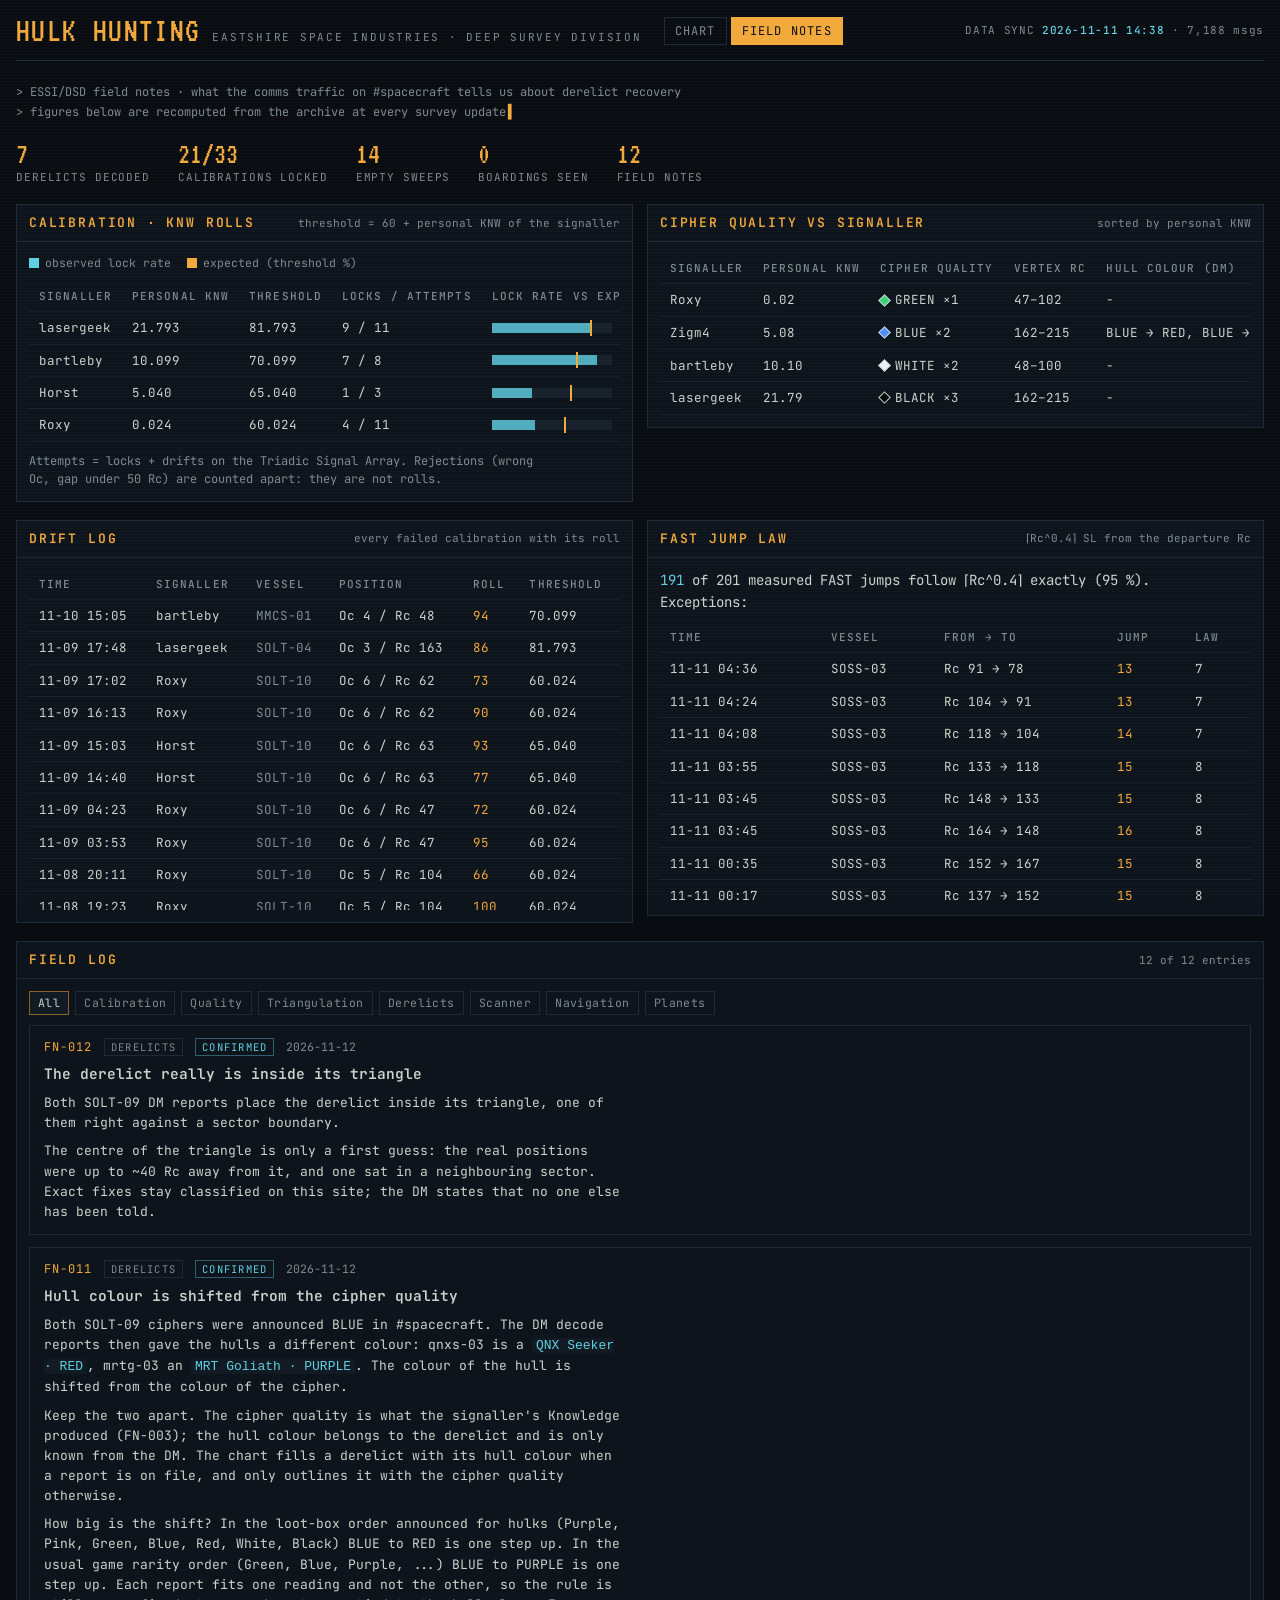
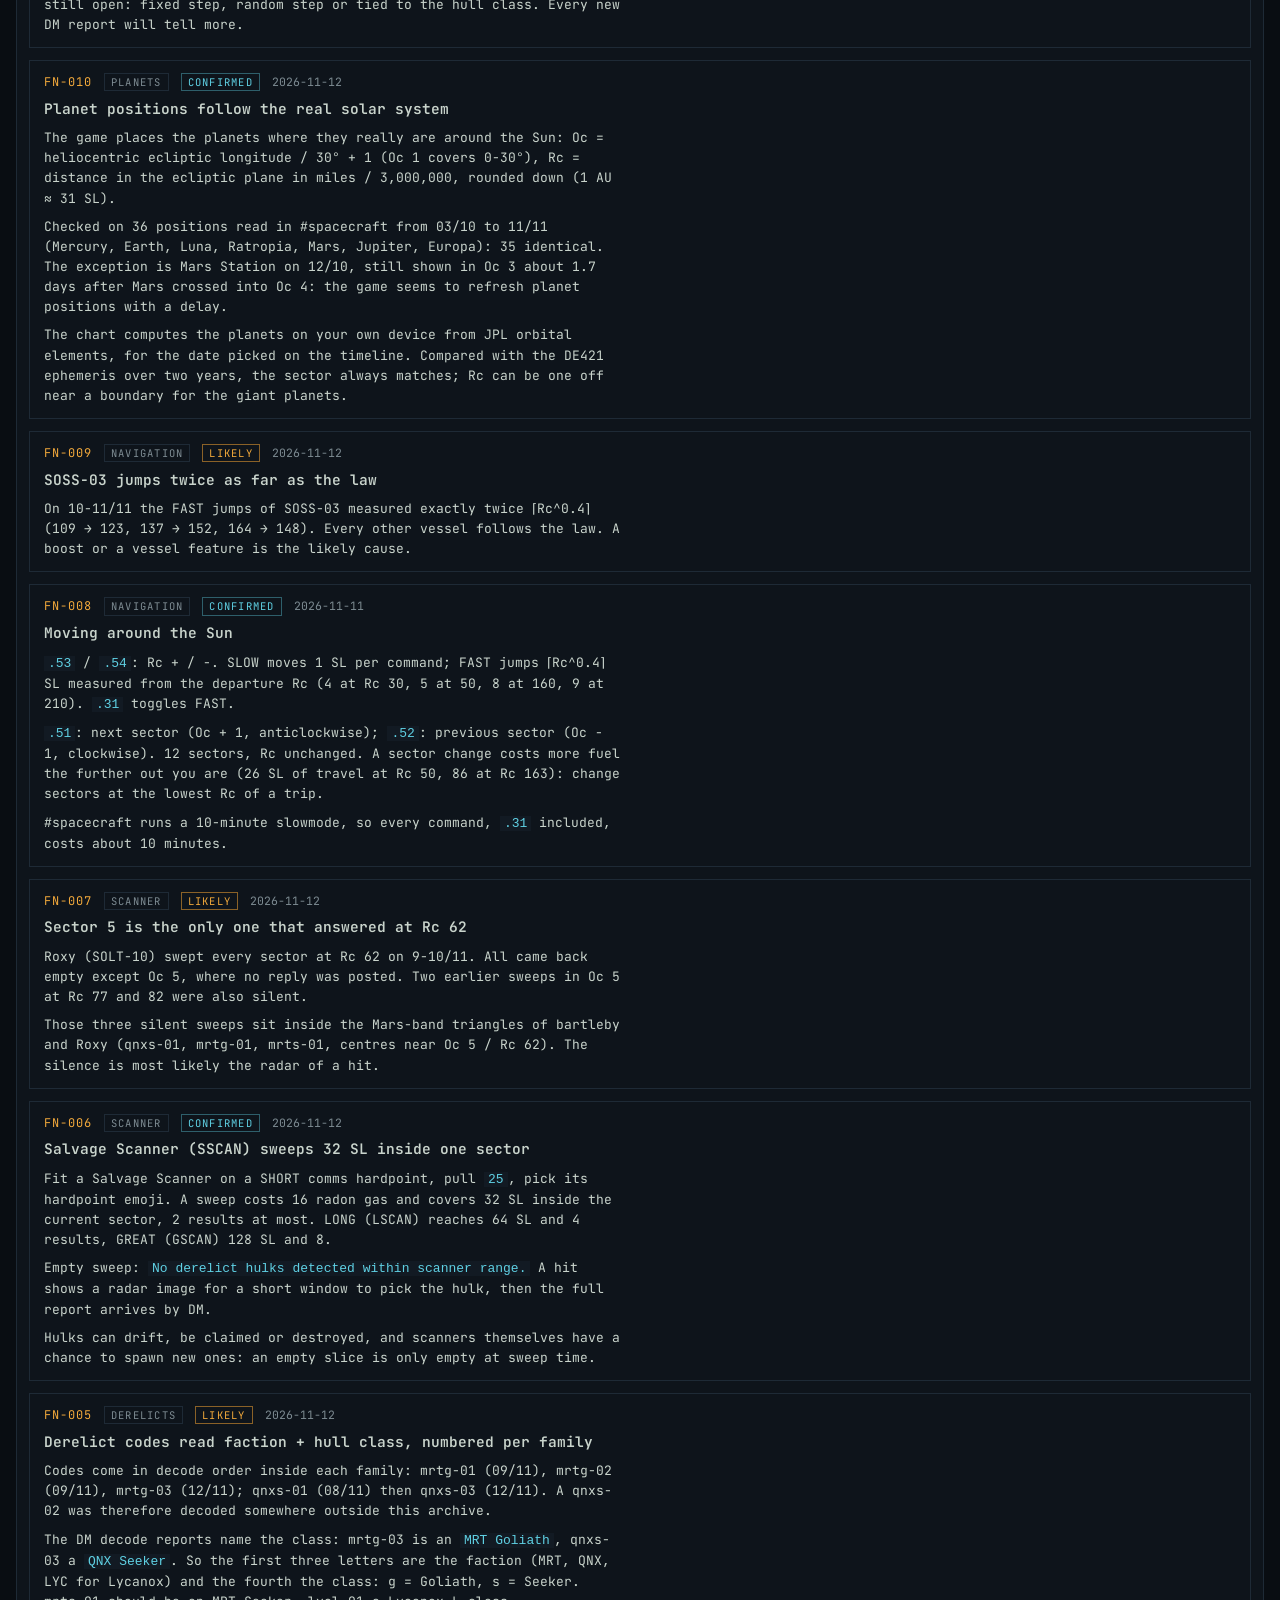
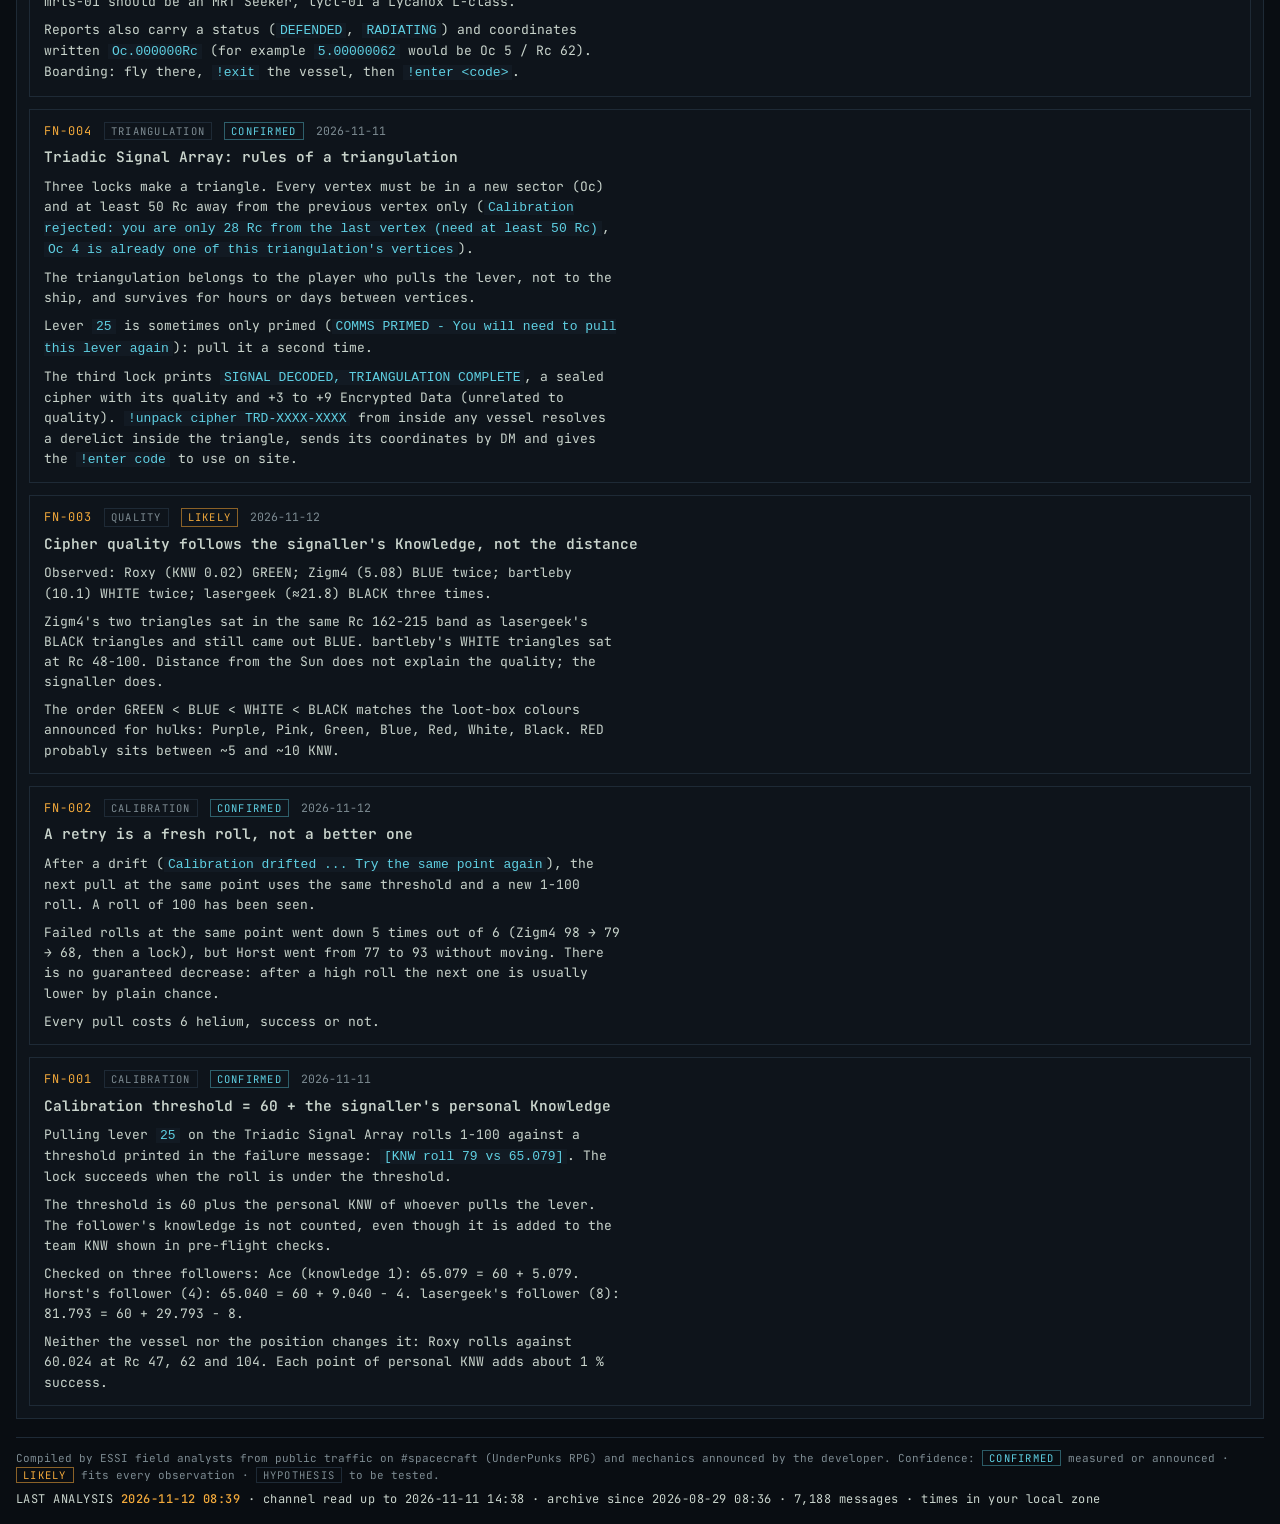
==== docs/notes.html @ 432b31e9 "ESSI Hulk Hunting: survey chart, field notes and build tool Interactive polar chart of derelicts, tr" ====
<!doctype html>
<html lang="en">
<head>
<meta charset="utf-8">
<meta name="viewport" content="width=device-width, initial-scale=1, viewport-fit=cover">
<title>ESSI Field Notes</title>
<meta name="description" content="EastShire Space Industries field notes: calibration rolls, cipher quality, scanner sweeps and navigation laws observed on #spacecraft.">
<link rel="icon" href="data:image/svg+xml,%3Csvg xmlns='http://www.w3.org/2000/svg' viewBox='0 0 16 16'%3E%3Crect width='16' height='16' fill='%23090d12'/%3E%3Cpath d='M8 2 L14 8 L8 14 L2 8 Z' fill='none' stroke='%23f2a93b' stroke-width='1.6'/%3E%3C/svg%3E">
<link rel="preconnect" href="https://fonts.googleapis.com">
<link rel="preconnect" href="https://fonts.gstatic.com" crossorigin>
<link rel="stylesheet" href="https://fonts.googleapis.com/css2?family=JetBrains+Mono:wght@400;500;600&family=VT323&display=swap">
<link rel="stylesheet" href="assets/essi.css">
<style>
.grid2 { display: grid; grid-template-columns: repeat(auto-fit, minmax(min(100%, 520px), 1fr)); gap: 14px; align-items: start; }
.bar { position: relative; height: 10px; background: var(--grid); min-width: 120px; }
.bar .exp { position: absolute; top: -3px; bottom: -3px; width: 2px; background: var(--amber); }
.bar .obs { position: absolute; left: 0; top: 0; bottom: 0; background: var(--cyan); opacity: 0.8; }
.legend-inline { font-size: 11.5px; color: var(--dim); display: flex; gap: 16px; flex-wrap: wrap; }
.legend-inline i { display: inline-block; width: 10px; height: 10px; margin-right: 6px; vertical-align: -1px; }
.notes { display: grid; gap: 12px; }
.note { border: 1px solid var(--line); background: var(--pane); padding: 12px 14px; display: grid; gap: 8px; }
.note .head { display: flex; flex-wrap: wrap; gap: 6px 12px; align-items: baseline; }
.note .id { color: var(--amber); font-size: 12px; letter-spacing: 0.08em; }
.note .date { color: var(--dim); font-size: 11.5px; }
.note h3 { font-size: 14.5px; flex-basis: 100%; }
.note p { font-size: 13px; }
.note code, .pane code { color: var(--cyan); background: var(--pane-2); padding: 0 4px; }
.notefilter { display: flex; flex-wrap: wrap; gap: 6px; }
.kpis { display: flex; flex-wrap: wrap; gap: 10px 28px; }
.kpi { display: grid; }
.kpi b { font-family: var(--font-display); font-size: 30px; line-height: 1; color: var(--amber); font-weight: 400; }
.kpi span { font-size: 11px; color: var(--dim); letter-spacing: 0.08em; text-transform: uppercase; }
</style>
</head>
<body>
<div class="page">
  <div class="topbar">
    <div class="brand"><span class="logo">HULK HUNTING</span><span class="div">EastShire Space Industries · Deep Survey Division</span></div>
    <nav aria-label="Pages"><a href="index.html">Chart</a><a href="notes.html" aria-current="page">Field notes</a></nav>
    <div class="sync" id="sync">DATA SYNC …</div>
  </div>

  <div class="boot">
    <div>&gt; ESSI/DSD field notes · what the comms traffic on #spacecraft tells us about derelict recovery</div>
    <div>&gt; figures below are recomputed from the archive at every survey update<span class="cursor"></span></div>
  </div>

  <div class="kpis" id="kpis"></div>

  <div class="grid2">
    <section class="pane" aria-label="Calibration rolls">
      <header><h2>Calibration · KNW rolls</h2><span class="meta">threshold = 60 + personal KNW of the signaller</span></header>
      <div class="body">
        <div class="legend-inline"><span><i style="background:var(--cyan)"></i>observed lock rate</span><span><i style="background:var(--amber)"></i>expected (threshold %)</span></div>
        <div class="tablebox"><table id="calib"></table></div>
        <p class="dim" style="font-size:12px">Attempts = locks + drifts on the Triadic Signal Array. Rejections (wrong Oc, gap under 50 Rc) are counted apart: they are not rolls.</p>
      </div>
    </section>
    <section class="pane" aria-label="Cipher quality">
      <header><h2>Cipher quality vs signaller</h2><span class="meta">sorted by personal KNW</span></header>
      <div class="body"><div class="tablebox"><table id="quality"></table></div></div>
    </section>
  </div>

  <div class="grid2">
    <section class="pane" aria-label="Drift log">
      <header><h2>Drift log</h2><span class="meta">every failed calibration with its roll</span></header>
      <div class="body"><div class="tablebox" style="max-height:340px; overflow-y:auto"><table id="drifts"></table></div></div>
    </section>
    <section class="pane" aria-label="Navigation">
      <header><h2>Fast jump law</h2><span class="meta">⌈Rc^0.4⌉ SL from the departure Rc</span></header>
      <div class="body">
        <p id="jumps-summary"></p>
        <div class="tablebox" style="max-height:280px; overflow-y:auto"><table id="jumps"></table></div>
      </div>
    </section>
  </div>

  <section class="pane" aria-label="Field log">
    <header><h2>Field log</h2><span class="meta" id="ncount"></span></header>
    <div class="body">
      <div class="notefilter" id="nf"></div>
      <div class="notes" id="notes"></div>
    </div>
  </section>

  <footer class="foot">
    <div>Compiled by ESSI field analysts from public traffic on #spacecraft (UnderPunks RPG) and mechanics announced by the developer. Confidence: <span class="tag confirmed">confirmed</span> measured or announced · <span class="tag likely">likely</span> fits every observation · <span class="tag hypothesis">hypothesis</span> to be tested.</div>
    <div class="analysis" id="analysis"></div>
  </footer>
</div>
<script src="assets/survey.js"></script>
<script src="assets/notes.js"></script>
</body>
</html>
---- docs/assets/essi.css ----
/* ESSI Deep Survey terminal: shared styles.
   Layout: one dark CRT console. Top bar (division + nav + sync stamp), then each page's panes.
   Single theme by choice (terminal), colors as tokens. */
:root {
  --bg: #090d12;
  --pane: #0e141b;
  --pane-2: #121a23;
  --line: #1e2a36;
  --grid: #16212c;
  --text: #c9d4cc;
  --dim: #7d8b92;
  --amber: #f2a93b;
  --amber-dim: #8a6127;
  --cyan: #5fd0e3;
  --red: #ff6b5e;
  --empty: #7b8a99;
  --q-BLACK: #05070a;
  --q-WHITE: #eef3f7;
  --q-BLUE: #4f8dff;
  --q-GREEN: #3ccf7a;
  --q-RED: #ff5d5d;
  --q-PINK: #ff7fd8;
  --q-PURPLE: #ad84ff;
  --q-UNKNOWN: #7d8b92;
  --t-BLACK: #dfe6ff;
  --font-display: "VT323", "JetBrains Mono", ui-monospace, Menlo, monospace;
  --font-mono: "JetBrains Mono", "IBM Plex Mono", ui-monospace, Menlo, Consolas, monospace;
  color-scheme: dark;
}
* { box-sizing: border-box; }
html, body { margin: 0; }
body {
  background: var(--bg); color: var(--text); font-family: var(--font-mono); font-size: 14px; line-height: 1.55;
  padding-left: max(16px, env(safe-area-inset-left, 0px)); padding-right: max(16px, env(safe-area-inset-right, 0px));
  padding-block: 0 40px;
  font-variant-numeric: tabular-nums;
}
body::before { content: ""; position: fixed; inset: 0 0 auto; height: env(safe-area-inset-top, 0px); z-index: 30; background: var(--bg); }
body::after {               /* faint scanlines */
  content: ""; position: fixed; inset: 0; pointer-events: none; z-index: 50;
  background: repeating-linear-gradient(to bottom, rgba(255,255,255,0.018) 0 1px, transparent 1px 3px);
}
a { color: var(--cyan); text-decoration: none; }
a:hover { text-decoration: underline; }
:focus-visible { outline: 1px solid var(--amber); outline-offset: 2px; }
h1, h2, h3 { margin: 0; font-weight: 600; text-wrap: balance; }
h2 { font-size: 13px; letter-spacing: 0.14em; text-transform: uppercase; color: var(--amber); }
h3 { font-size: 14px; color: var(--text); }
p { margin: 0; max-width: 72ch; }
.dim { color: var(--dim); }
.amber { color: var(--amber); }
.cyan { color: var(--cyan); }
.page { max-width: 1400px; margin: 0 auto; display: grid; gap: 18px; }

/* top bar */
.topbar {
  position: sticky; top: env(safe-area-inset-top, 0px); z-index: 20; background: var(--bg);
  display: flex; flex-wrap: wrap; align-items: center; gap: 10px 22px; padding-block: 14px 12px;
  border-bottom: 1px solid var(--line);
}
.brand { display: flex; align-items: baseline; gap: 12px; flex-wrap: wrap; }
.brand .logo { font-family: var(--font-display); font-size: 34px; line-height: 1; color: var(--amber); letter-spacing: 0.04em; }
.brand .div { font-size: 11px; letter-spacing: 0.16em; color: var(--dim); text-transform: uppercase; }
nav { display: flex; gap: 4px; }
nav a { padding: 4px 10px; border: 1px solid var(--line); color: var(--dim); font-size: 12px; letter-spacing: 0.1em; text-transform: uppercase; }
nav a[aria-current="page"] { color: var(--bg); background: var(--amber); border-color: var(--amber); }
nav a:hover { text-decoration: none; color: var(--text); }
.sync { margin-left: auto; font-size: 11px; color: var(--dim); letter-spacing: 0.06em; }
.sync b { color: var(--cyan); font-weight: 500; }
@media (max-width: 720px) { .sync { margin-left: 0; width: 100%; } .topbar { position: static; } .brand .logo { font-size: 28px; } }

/* boot log */
.boot { font-size: 12px; color: var(--dim); display: grid; gap: 1px; padding-top: 4px; }
.boot .ok { color: var(--cyan); }
.boot .warn { color: var(--amber); }
.cursor::after { content: "▌"; color: var(--amber); margin-left: 2px; }
@media (prefers-reduced-motion: no-preference) { .cursor::after { animation: blink 1.1s steps(1) infinite; } }
@keyframes blink { 50% { opacity: 0; } }

/* panes */
.pane { background: var(--pane); border: 1px solid var(--line); min-width: 0; }
.pane > header { display: flex; align-items: center; justify-content: space-between; gap: 10px; padding: 8px 12px; border-bottom: 1px solid var(--line); }
.pane > header .meta { font-size: 11px; color: var(--dim); }
.pane .body { padding: 12px; display: grid; gap: 10px; }

/* chips & buttons */
.chips { display: flex; flex-wrap: wrap; gap: 6px; }
.chip {
  font: inherit; font-size: 11.5px; letter-spacing: 0.04em; color: var(--dim); background: transparent;
  border: 1px solid var(--line); padding: 2px 8px; cursor: pointer; display: inline-flex; align-items: center; gap: 6px;
}
.chip[aria-pressed="true"] { color: var(--text); border-color: var(--amber-dim); background: var(--pane-2); }
.chip .sw { width: 9px; height: 9px; display: inline-block; border: 1px solid var(--text); }
.btn { font: inherit; font-size: 13px; color: var(--text); background: var(--pane-2); border: 1px solid var(--line); min-width: 30px; height: 30px; padding: 0 8px; cursor: pointer; }
.btn:hover { border-color: var(--amber-dim); color: var(--amber); }
.check { display: flex; align-items: center; gap: 8px; font-size: 12.5px; color: var(--text); cursor: pointer; }
.check input { accent-color: var(--amber); }

/* tables */
.tablebox { overflow-x: auto; }
table { border-collapse: collapse; width: 100%; font-size: 12.5px; }
th, td { text-align: left; padding: 6px 10px; border-bottom: 1px solid var(--grid); white-space: nowrap; vertical-align: top; }
th { color: var(--dim); font-weight: 500; font-size: 11px; letter-spacing: 0.1em; text-transform: uppercase; position: sticky; top: 0; background: var(--pane); }
tbody tr { cursor: pointer; }
tbody tr:hover { background: var(--pane-2); }
tbody tr.on { background: color-mix(in srgb, var(--amber) 12%, transparent); }
td.wrap { white-space: normal; min-width: 240px; }
.q { display: inline-flex; align-items: center; gap: 6px; }
.q i { width: 9px; height: 9px; display: inline-block; transform: rotate(45deg); border: 1px solid var(--text); }
.tag { font-size: 10.5px; letter-spacing: 0.12em; text-transform: uppercase; padding: 0 6px; border: 1px solid var(--line); color: var(--dim); }
.tag.confirmed { color: var(--cyan); border-color: color-mix(in srgb, var(--cyan) 40%, transparent); }
.tag.likely { color: var(--amber); border-color: var(--amber-dim); }
.tag.hypothesis { color: var(--dim); }

footer.foot { font-size: 11px; color: var(--dim); border-top: 1px solid var(--line); padding-top: 12px; display: grid; gap: 6px; }
footer .analysis { font-size: 12px; letter-spacing: 0.04em; color: var(--text); }
footer .analysis b { color: var(--amber); font-weight: 500; }
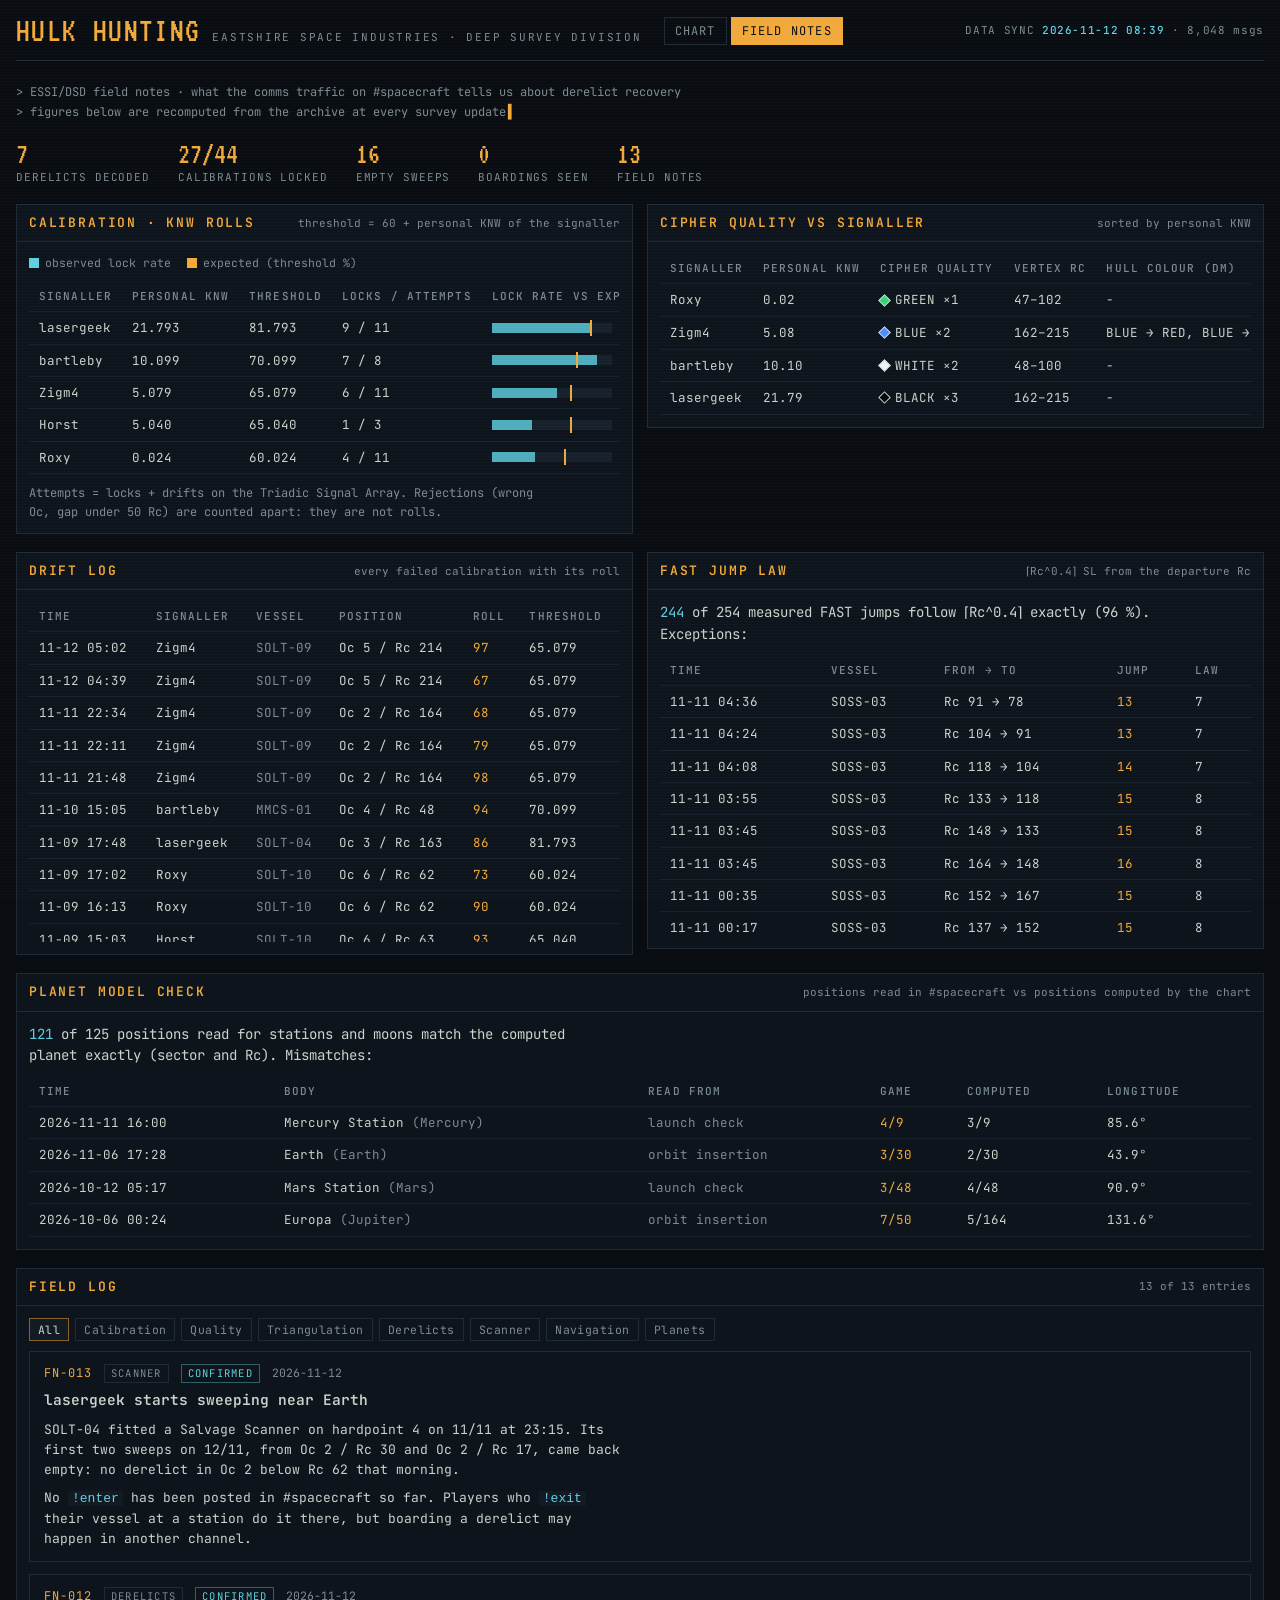
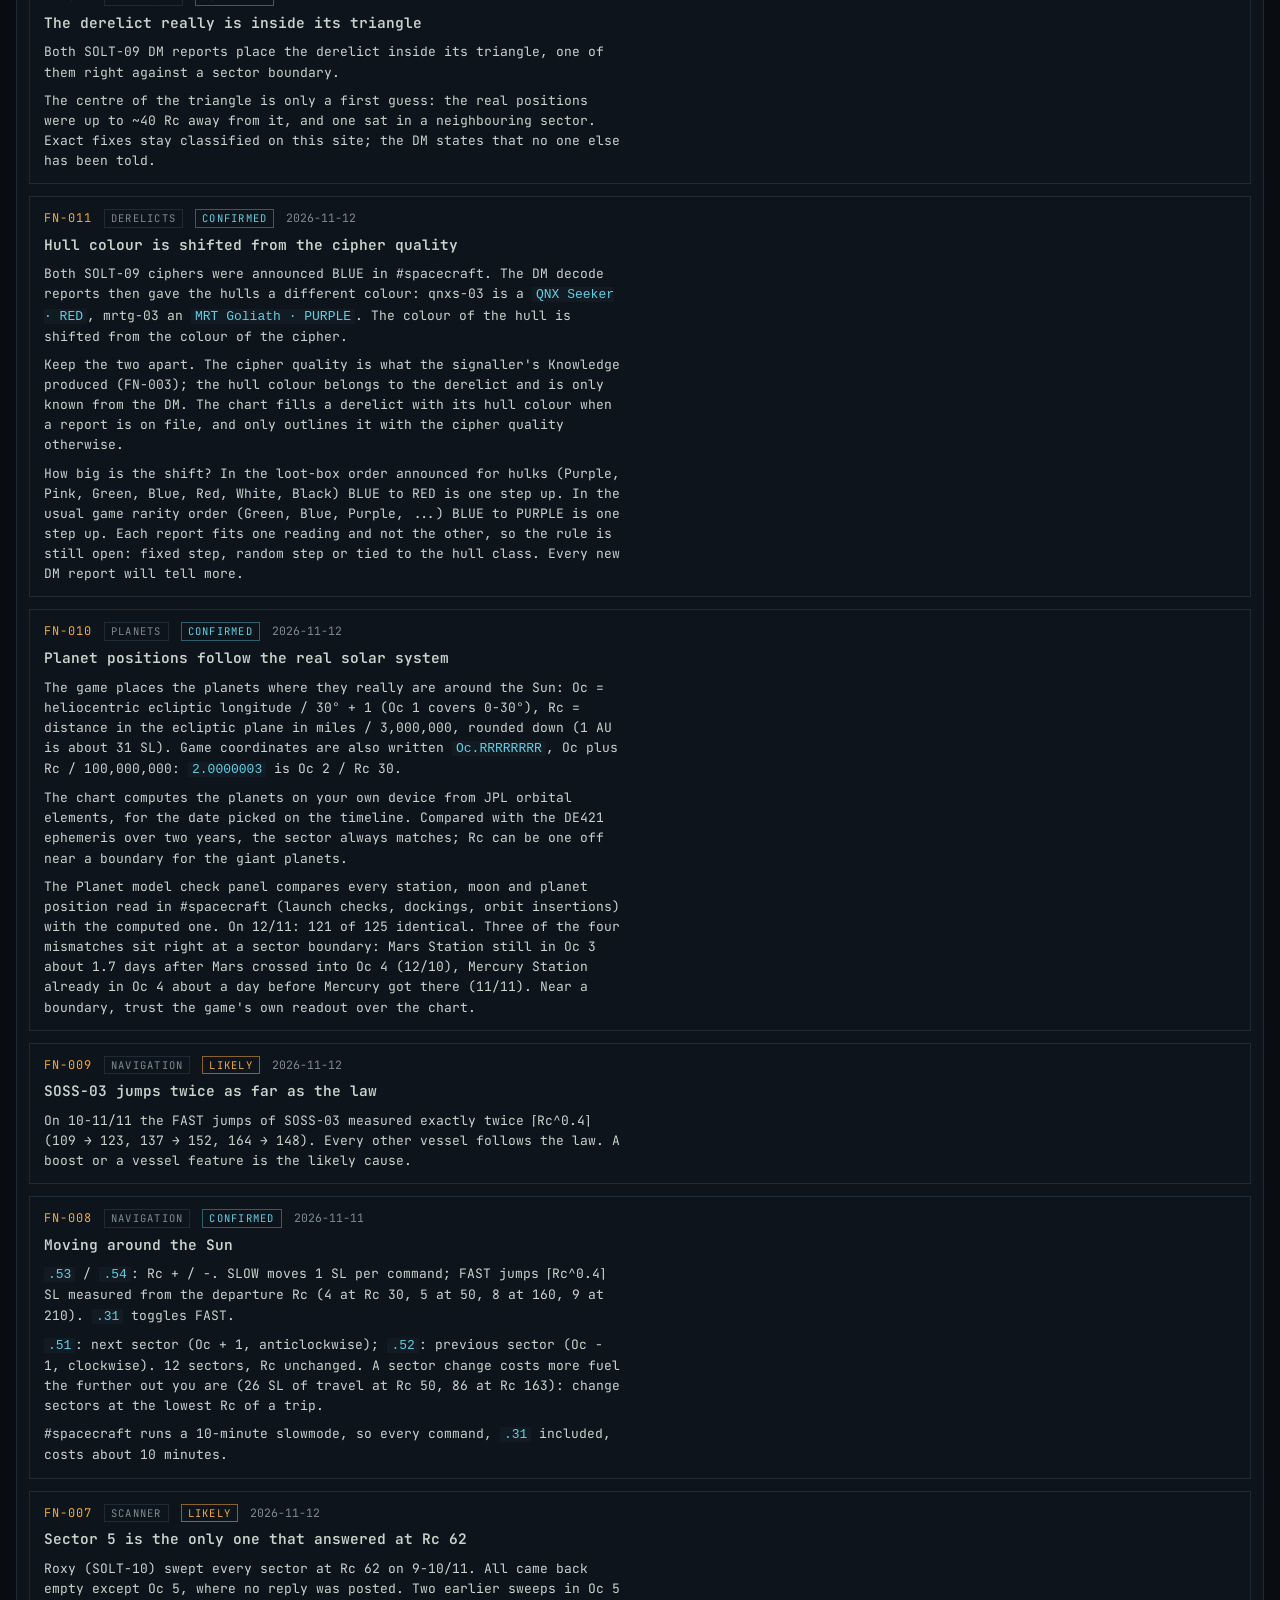
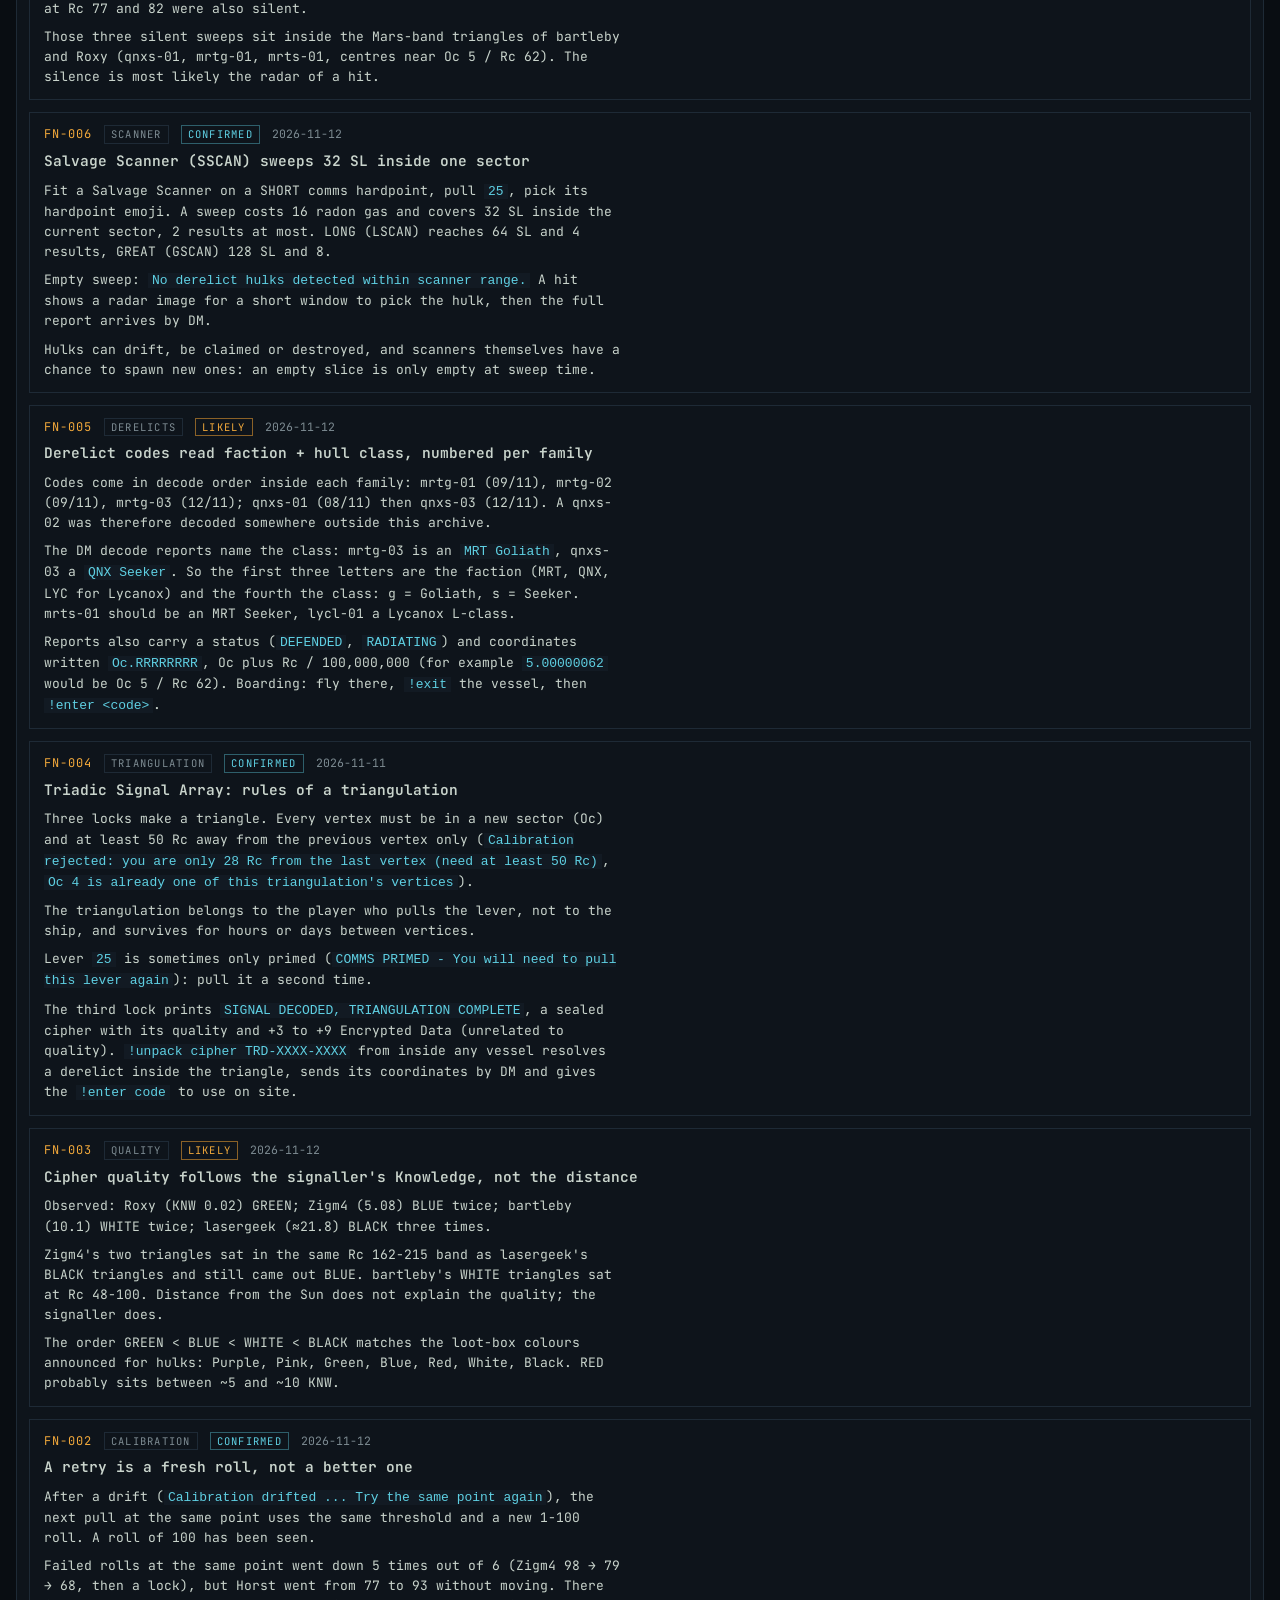
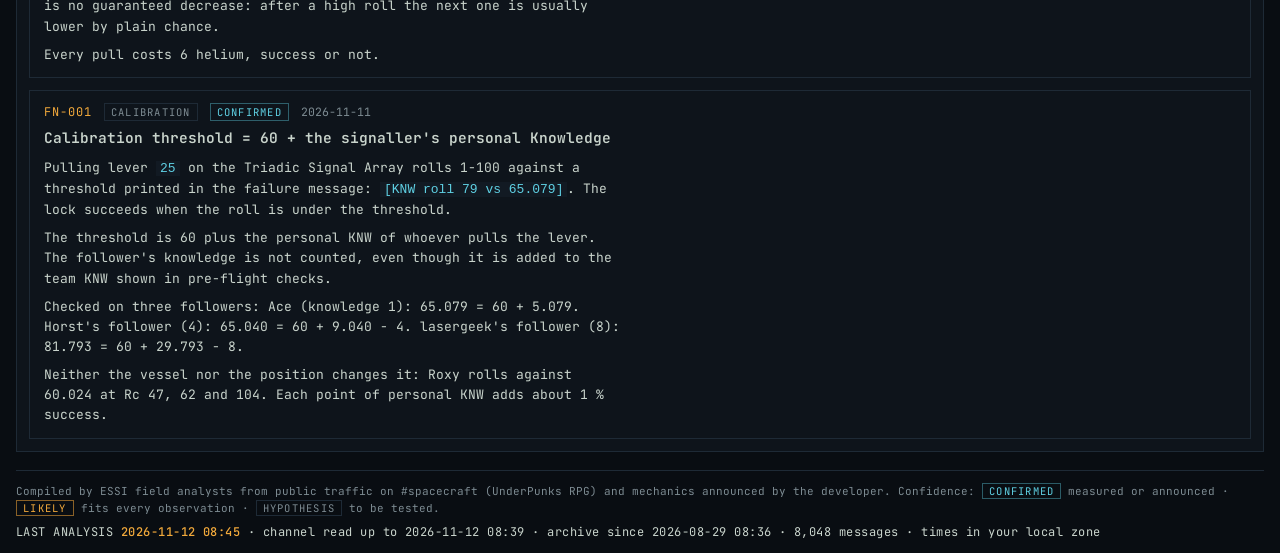
==== commit dc126d87: "Survey update: #spacecraft read up to 2026-11-12 09:39 860 new messages: Zigm4 calibrations and tria" ====
--- a/docs/notes.html
+++ b/docs/notes.html
@@ -76,6 +76,14 @@
     </section>
   </div>
 
+  <section class="pane" aria-label="Planet model check">
+    <header><h2>Planet model check</h2><span class="meta">positions read in #spacecraft vs positions computed by the chart</span></header>
+    <div class="body">
+      <p id="pm-summary"></p>
+      <div class="tablebox" style="max-height:260px; overflow-y:auto"><table id="pm"></table></div>
+    </div>
+  </section>
+
   <section class="pane" aria-label="Field log">
     <header><h2>Field log</h2><span class="meta" id="ncount"></span></header>
     <div class="body">
@@ -90,6 +98,7 @@
   </footer>
 </div>
 <script src="assets/survey.js"></script>
+<script src="assets/planets.js"></script>
 <script src="assets/notes.js"></script>
 </body>
 </html>
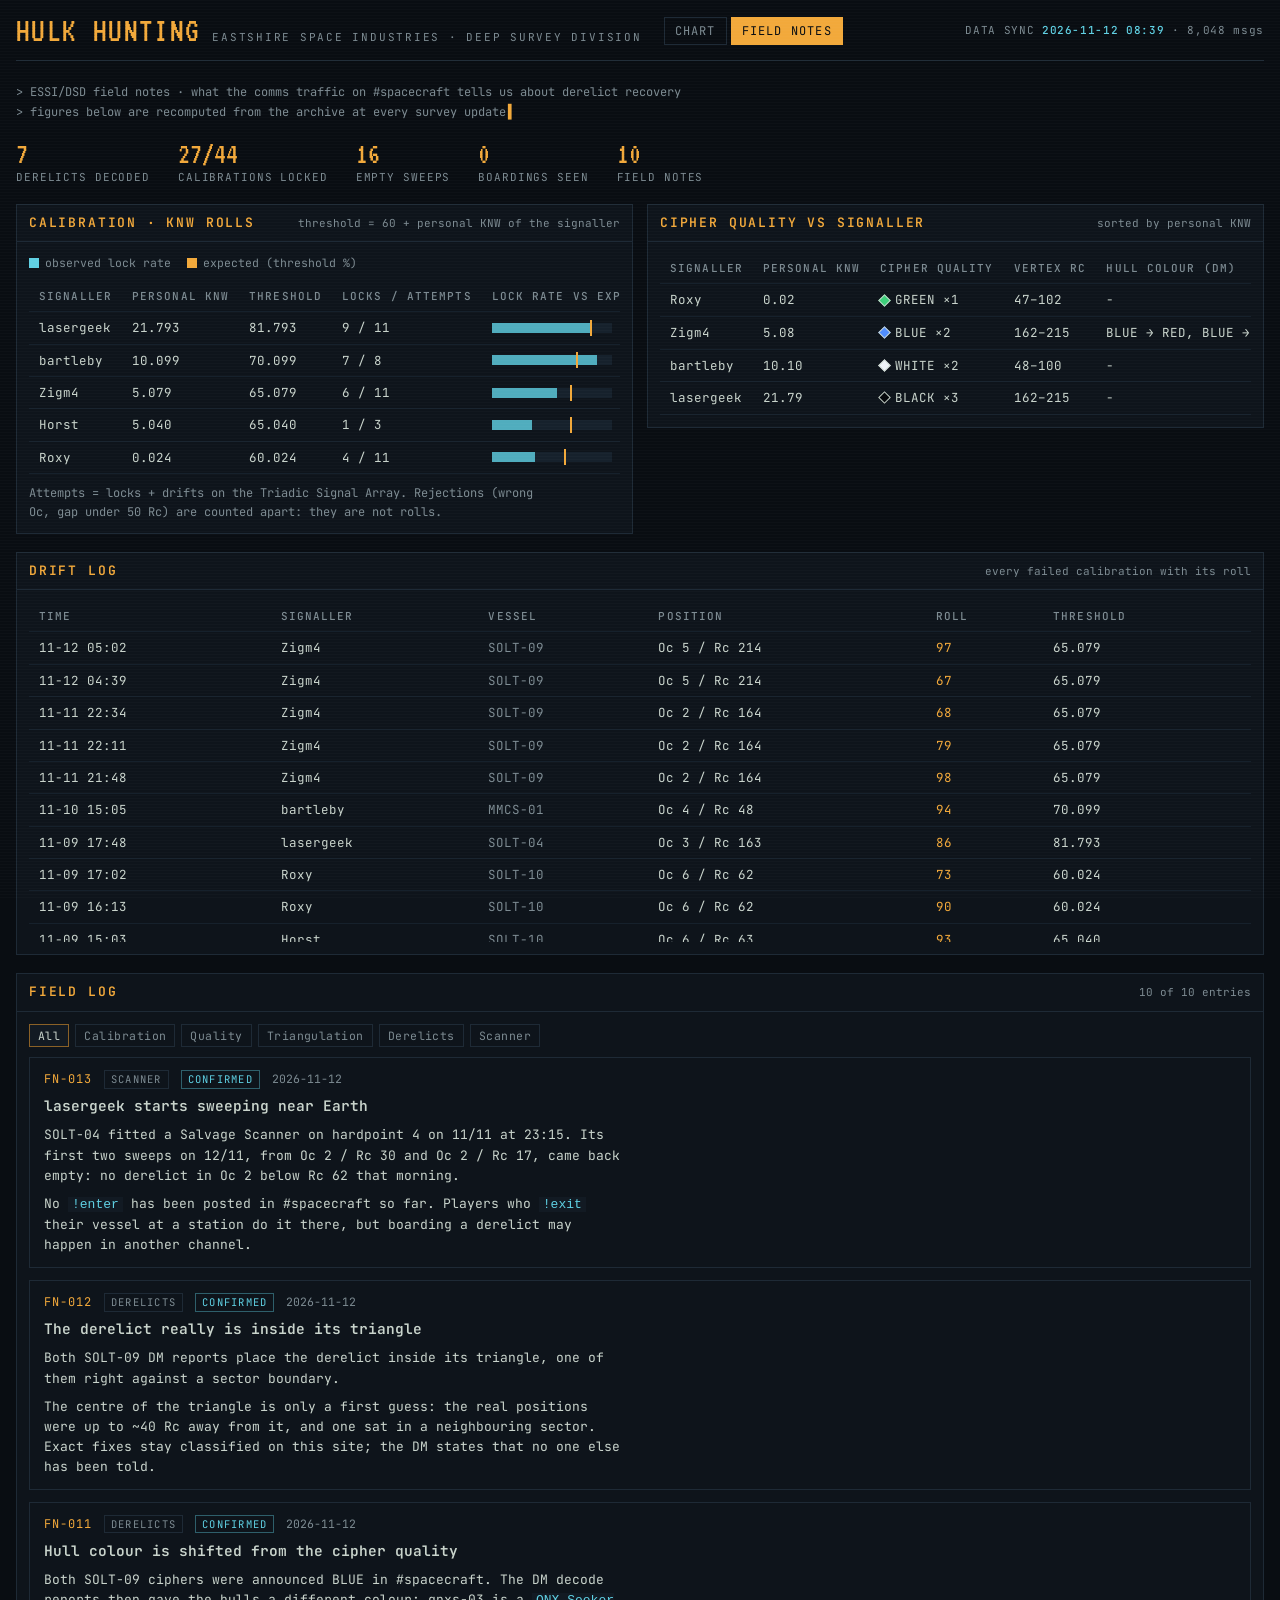
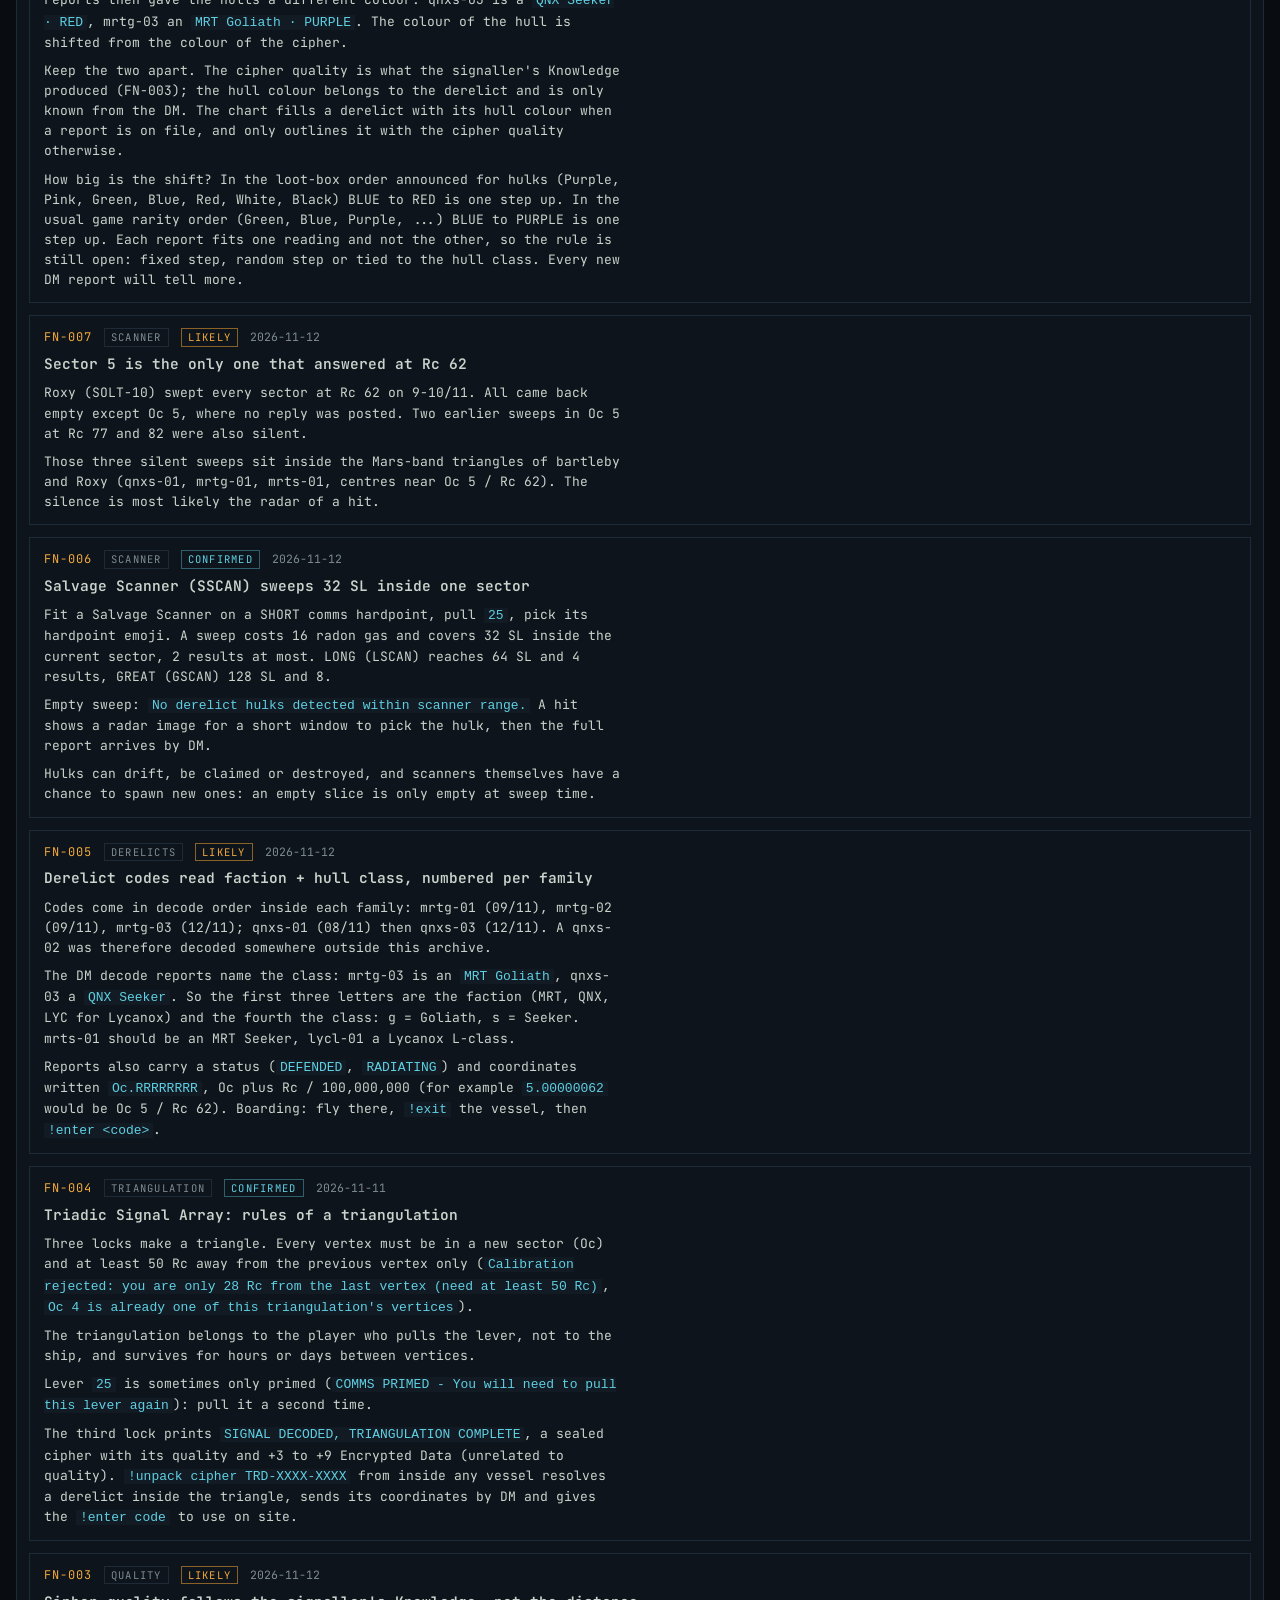
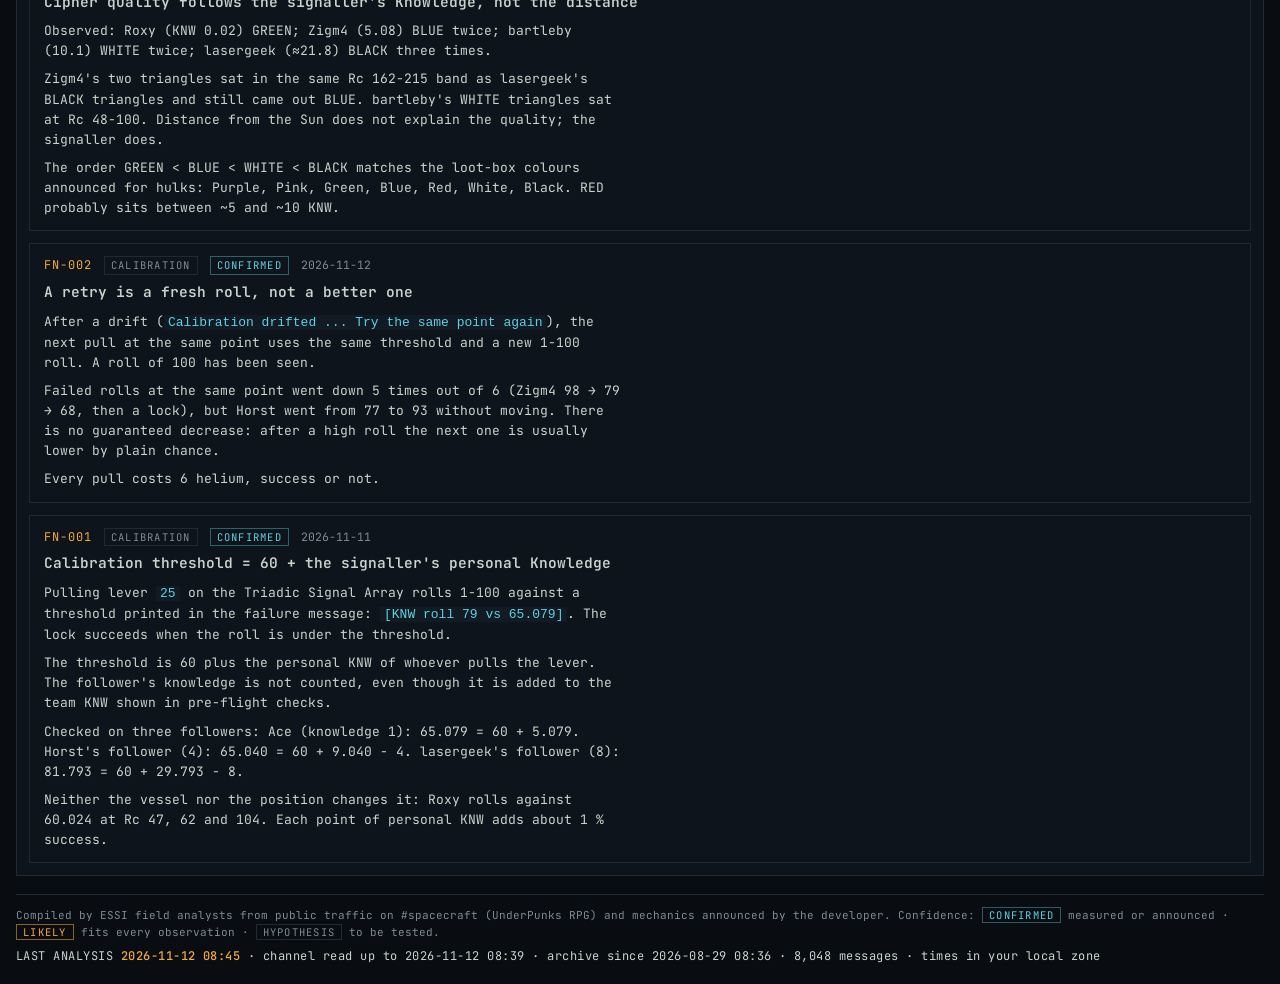
==== commit 7a1b8074: "Field notes: drop the fast jump, planet check, navigation and planet entries" ====
--- a/docs/notes.html
+++ b/docs/notes.html
@@ -62,26 +62,9 @@
     </section>
   </div>
 
-  <div class="grid2">
-    <section class="pane" aria-label="Drift log">
-      <header><h2>Drift log</h2><span class="meta">every failed calibration with its roll</span></header>
-      <div class="body"><div class="tablebox" style="max-height:340px; overflow-y:auto"><table id="drifts"></table></div></div>
-    </section>
-    <section class="pane" aria-label="Navigation">
-      <header><h2>Fast jump law</h2><span class="meta">⌈Rc^0.4⌉ SL from the departure Rc</span></header>
-      <div class="body">
-        <p id="jumps-summary"></p>
-        <div class="tablebox" style="max-height:280px; overflow-y:auto"><table id="jumps"></table></div>
-      </div>
-    </section>
-  </div>
-
-  <section class="pane" aria-label="Planet model check">
-    <header><h2>Planet model check</h2><span class="meta">positions read in #spacecraft vs positions computed by the chart</span></header>
-    <div class="body">
-      <p id="pm-summary"></p>
-      <div class="tablebox" style="max-height:260px; overflow-y:auto"><table id="pm"></table></div>
-    </div>
+  <section class="pane" aria-label="Drift log">
+    <header><h2>Drift log</h2><span class="meta">every failed calibration with its roll</span></header>
+    <div class="body"><div class="tablebox" style="max-height:340px; overflow-y:auto"><table id="drifts"></table></div></div>
   </section>
 
   <section class="pane" aria-label="Field log">
@@ -98,7 +81,6 @@
   </footer>
 </div>
 <script src="assets/survey.js"></script>
-<script src="assets/planets.js"></script>
 <script src="assets/notes.js"></script>
 </body>
 </html>
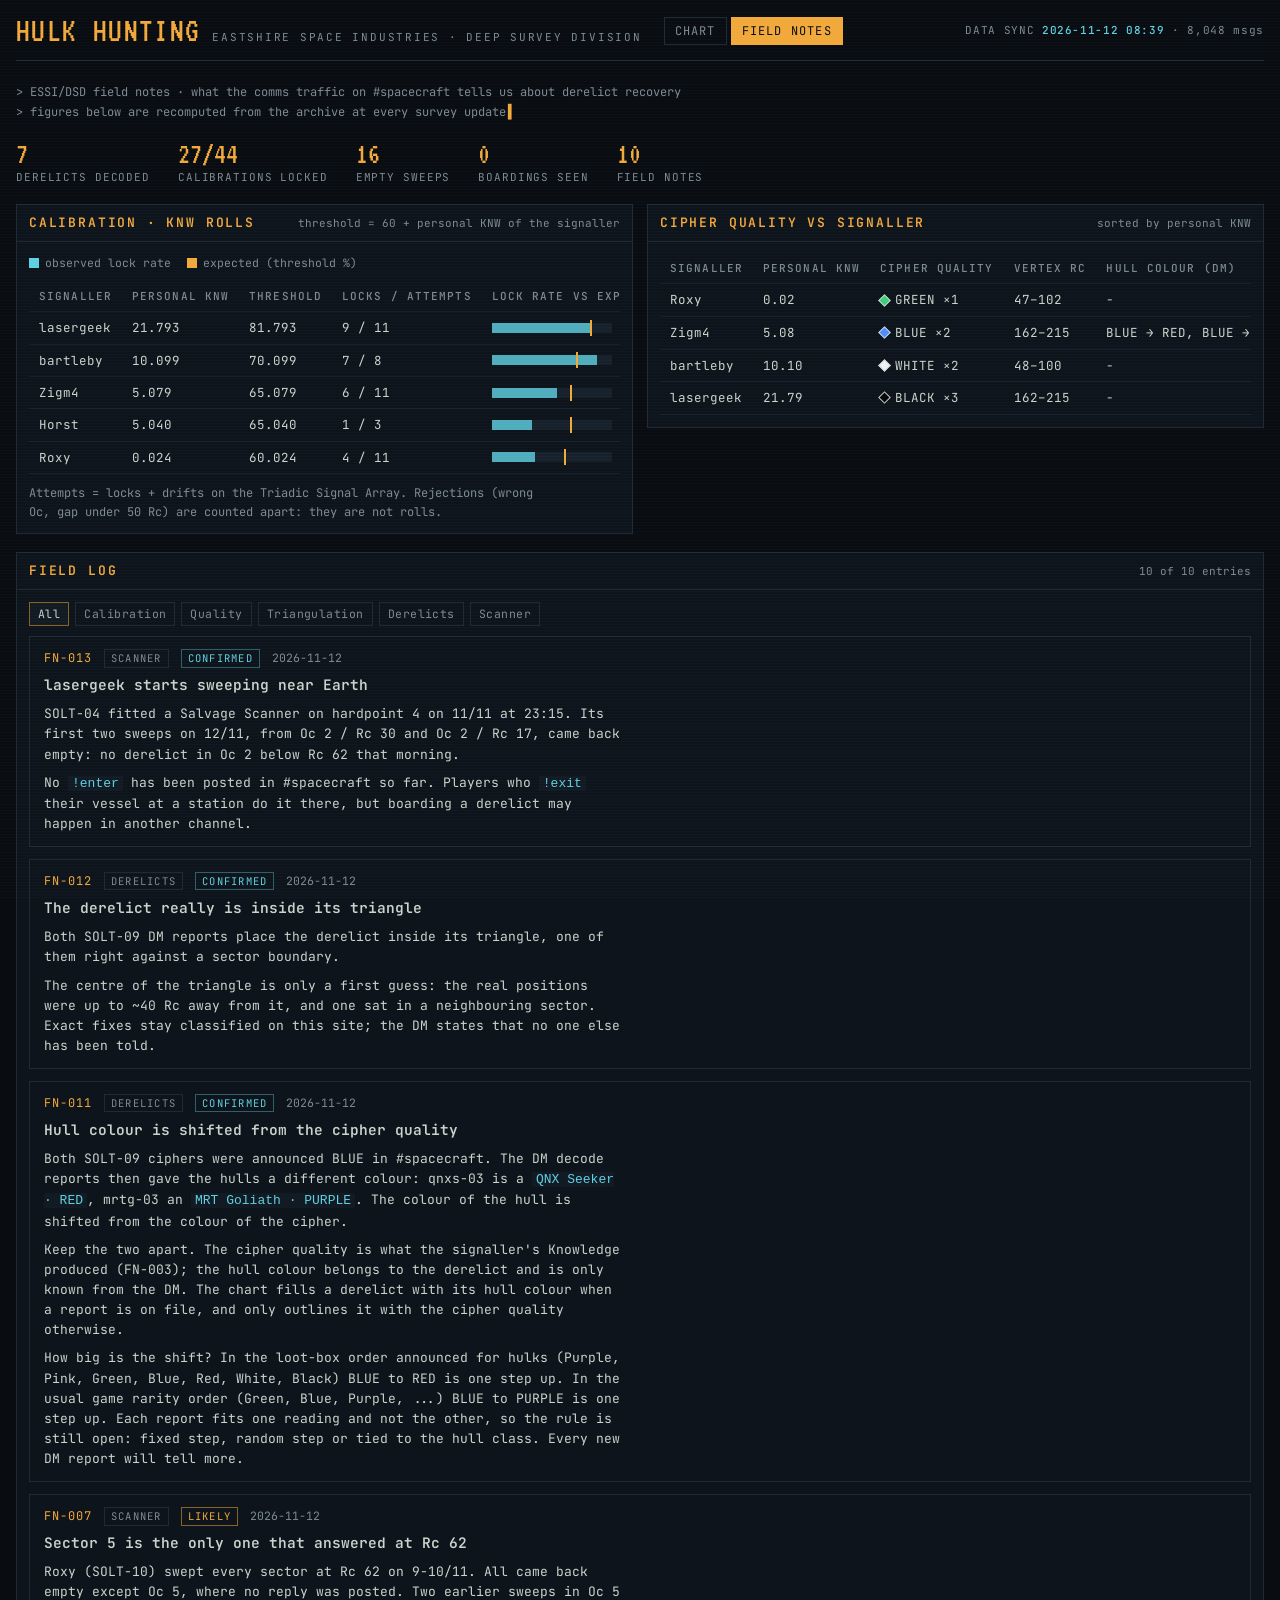
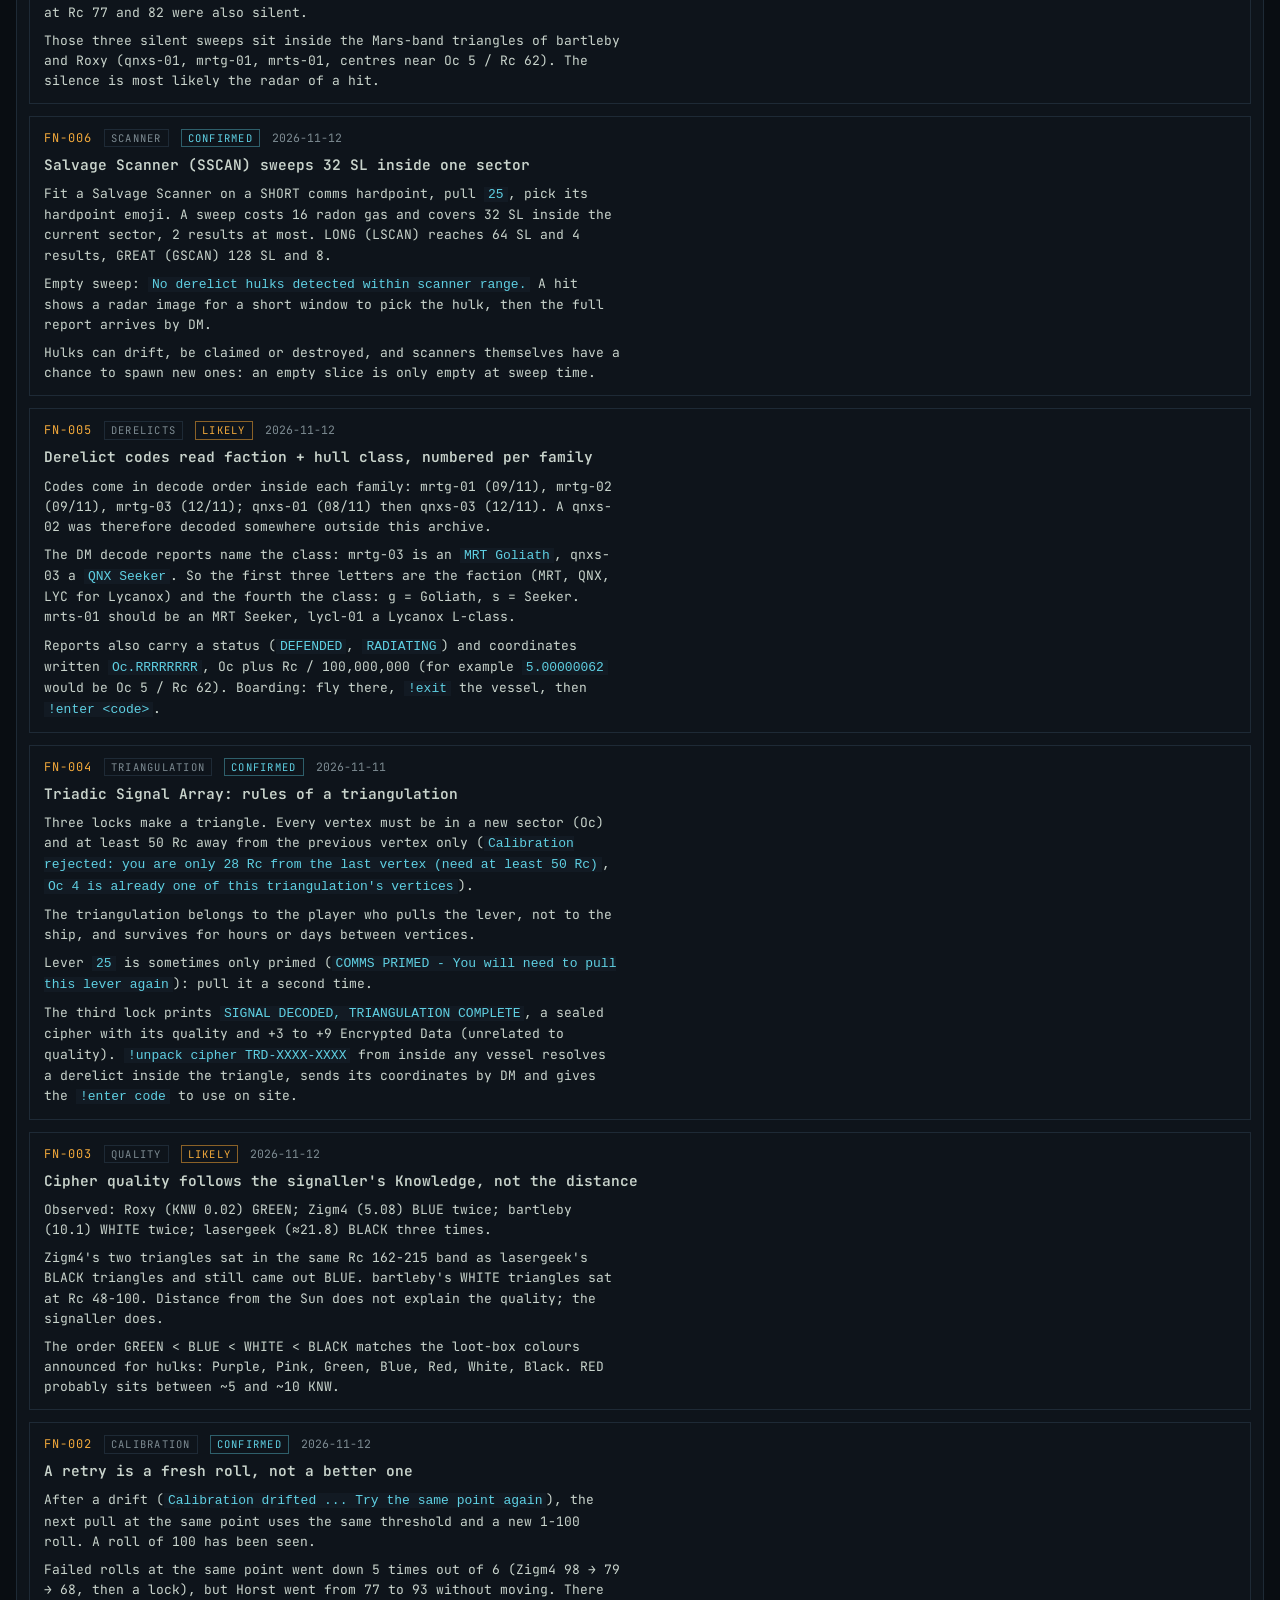
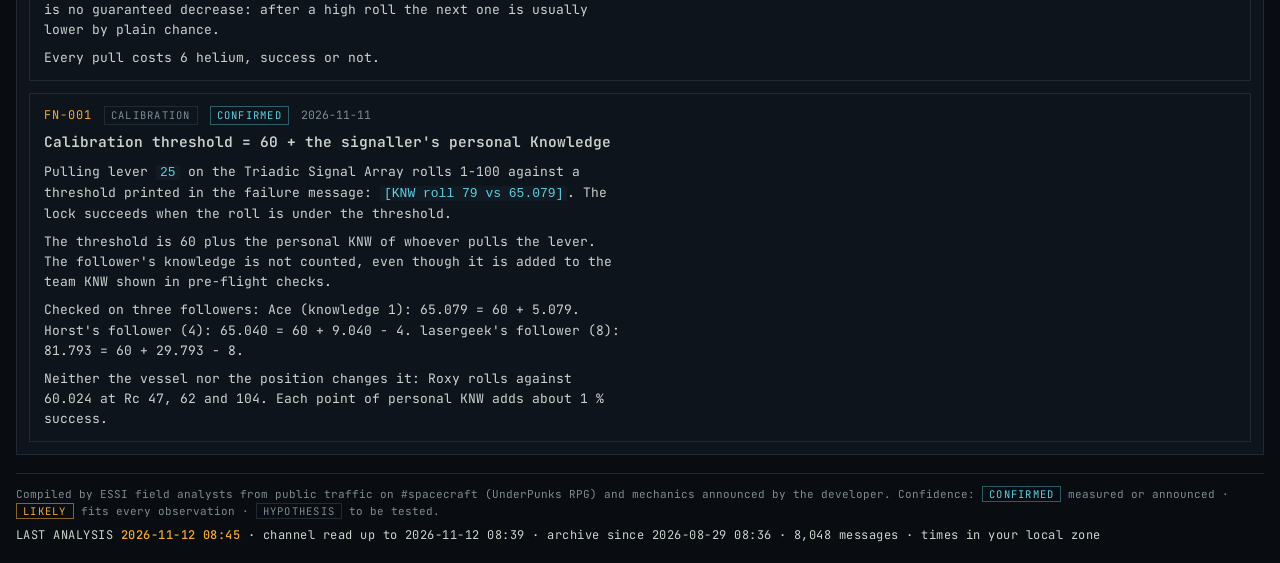
==== commit a6feec95: "Field notes: drop the drift log" ====
--- a/docs/notes.html
+++ b/docs/notes.html
@@ -62,11 +62,6 @@
     </section>
   </div>
 
-  <section class="pane" aria-label="Drift log">
-    <header><h2>Drift log</h2><span class="meta">every failed calibration with its roll</span></header>
-    <div class="body"><div class="tablebox" style="max-height:340px; overflow-y:auto"><table id="drifts"></table></div></div>
-  </section>
-
   <section class="pane" aria-label="Field log">
     <header><h2>Field log</h2><span class="meta" id="ncount"></span></header>
     <div class="body">
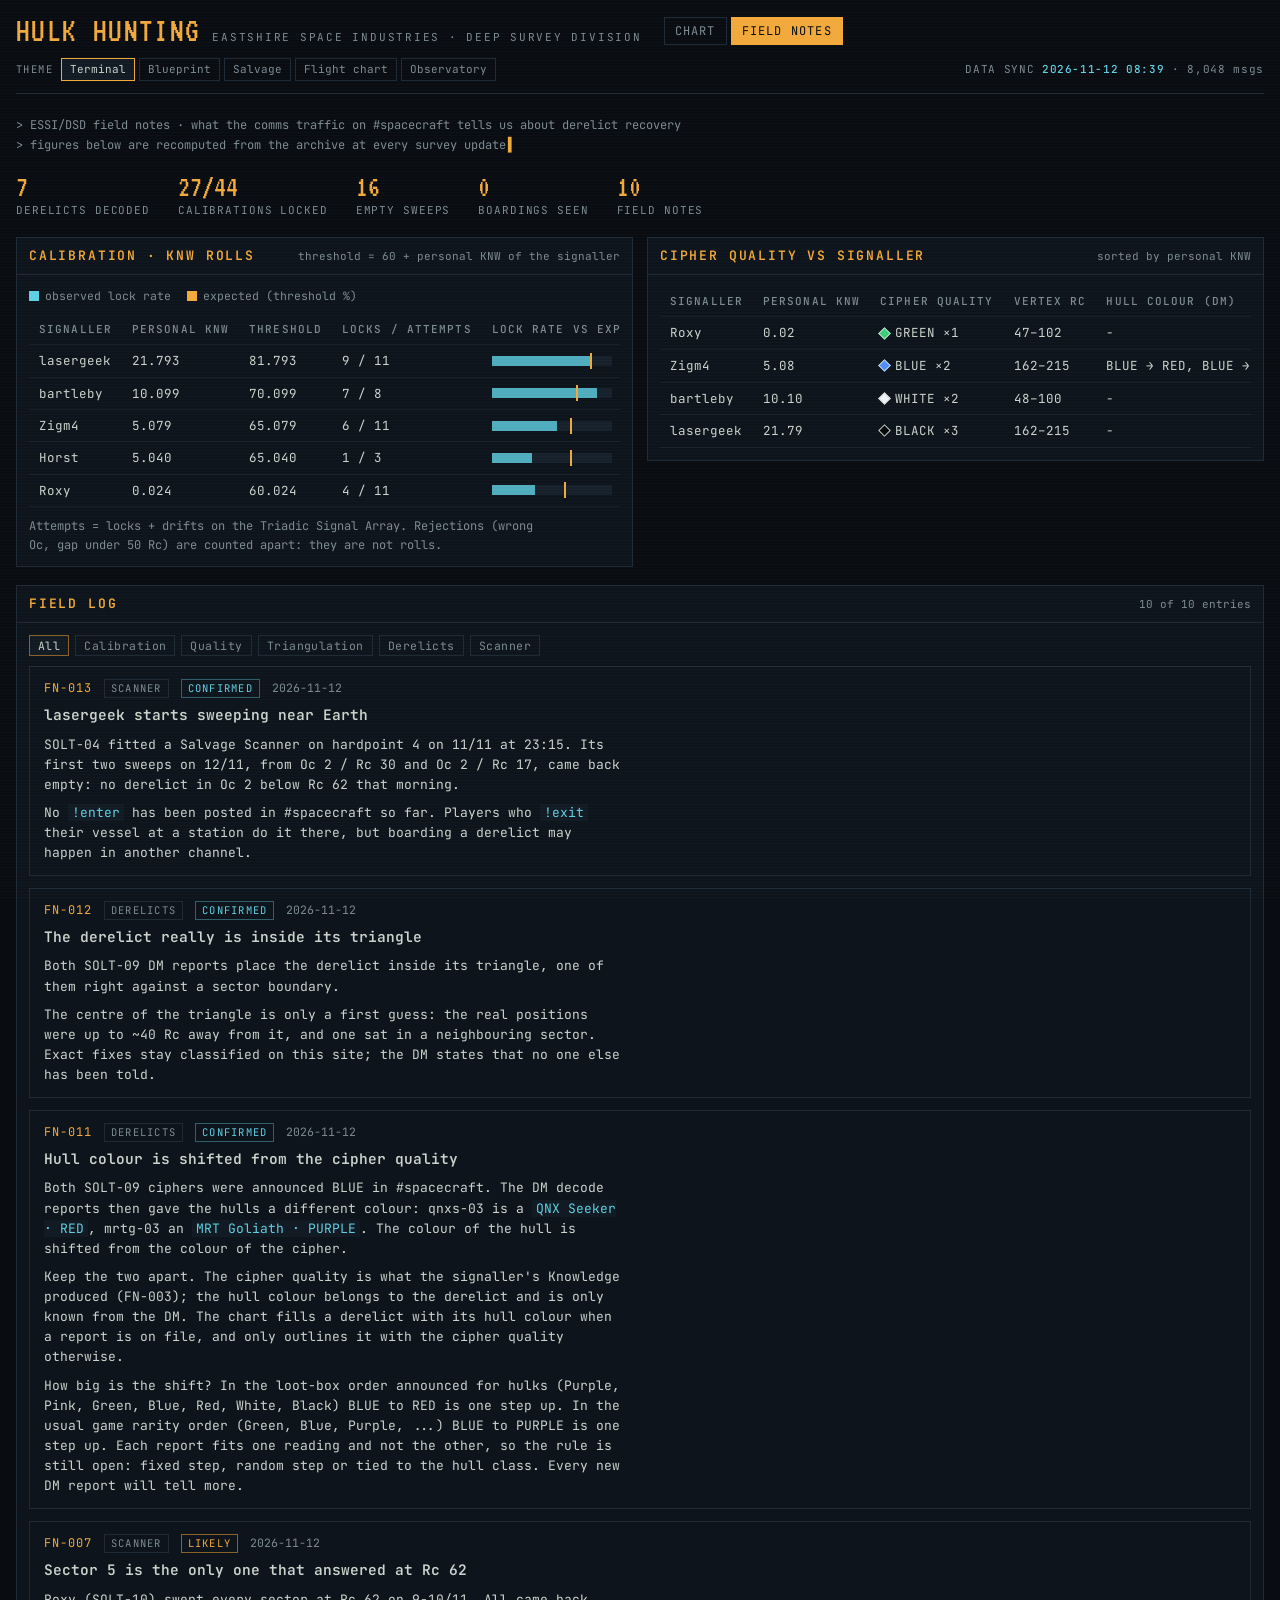
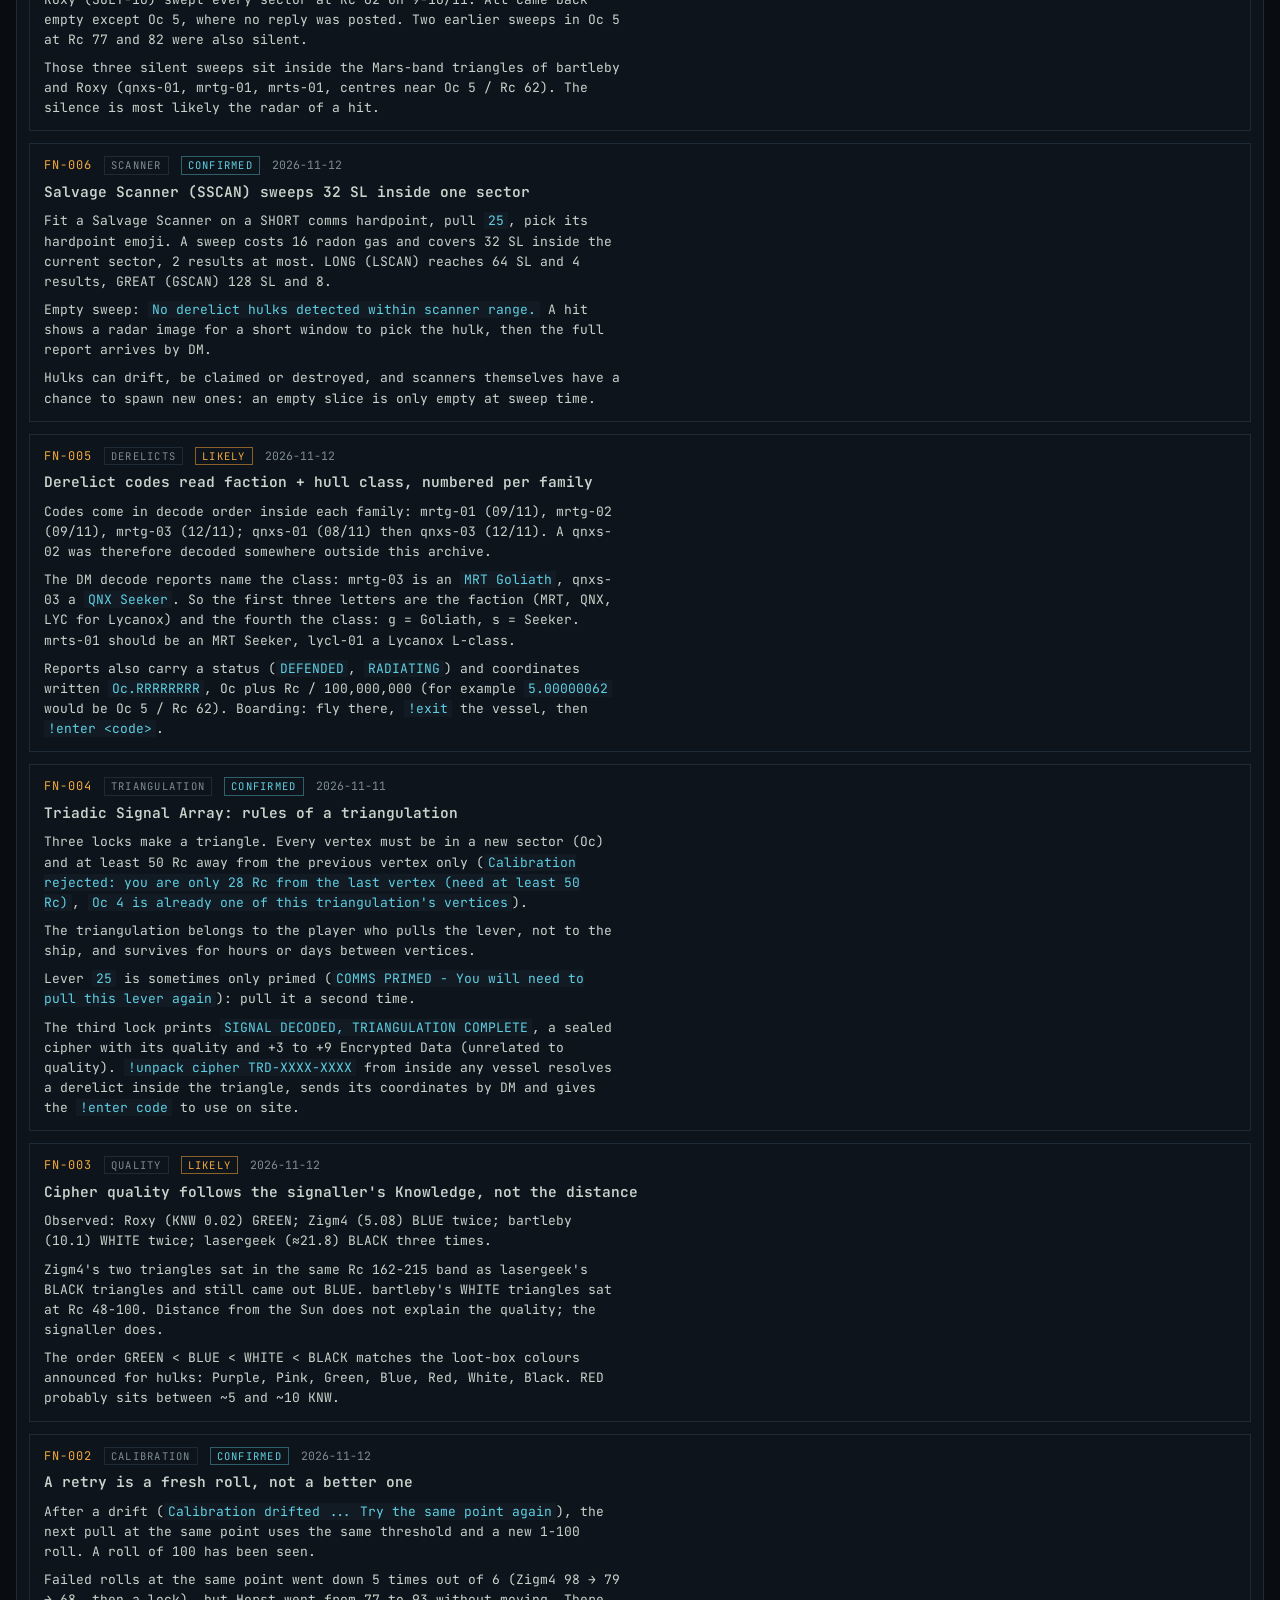
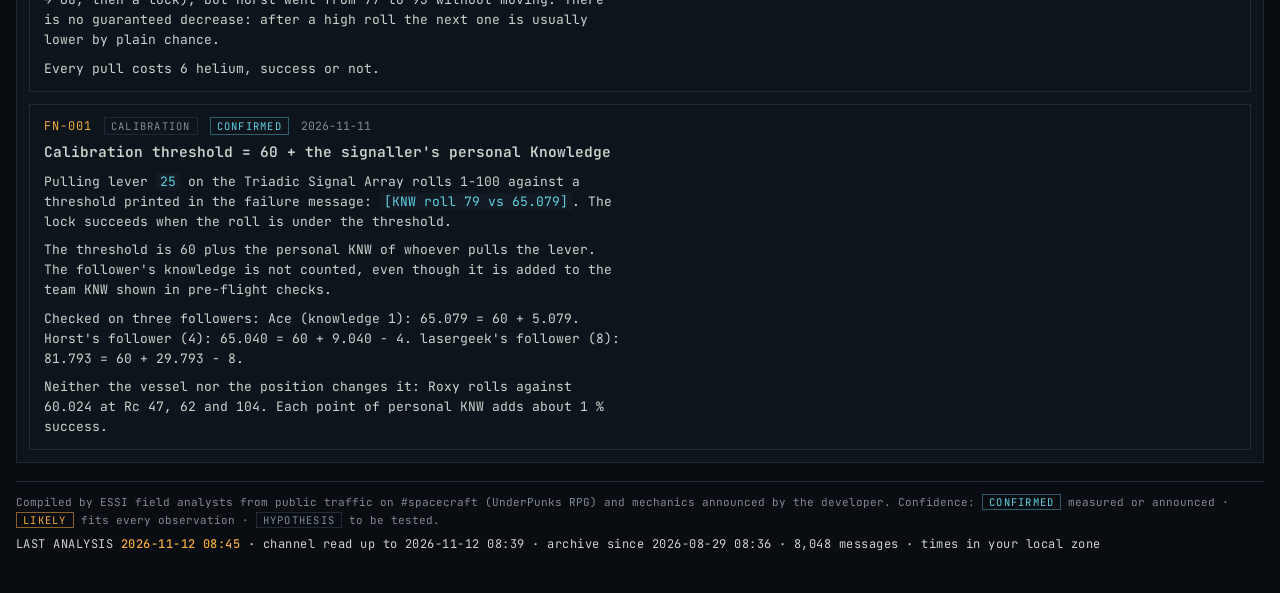
==== commit 1727f986: "Theme picker with five looks: Terminal, Blueprint, Salvage, Flight chart, Observatory Every colour a" ====
--- a/docs/notes.html
+++ b/docs/notes.html
@@ -8,27 +8,28 @@
 <link rel="icon" href="data:image/svg+xml,%3Csvg xmlns='http://www.w3.org/2000/svg' viewBox='0 0 16 16'%3E%3Crect width='16' height='16' fill='%23090d12'/%3E%3Cpath d='M8 2 L14 8 L8 14 L2 8 Z' fill='none' stroke='%23f2a93b' stroke-width='1.6'/%3E%3C/svg%3E">
 <link rel="preconnect" href="https://fonts.googleapis.com">
 <link rel="preconnect" href="https://fonts.gstatic.com" crossorigin>
-<link rel="stylesheet" href="https://fonts.googleapis.com/css2?family=JetBrains+Mono:wght@400;500;600&family=VT323&display=swap">
+<link rel="stylesheet" href="https://fonts.googleapis.com/css2?family=JetBrains+Mono:wght@400;500;600&family=VT323&family=Saira+Condensed:wght@600;700&family=IBM+Plex+Sans:wght@400;500;600&family=IBM+Plex+Mono:wght@400;500&family=Big+Shoulders+Stencil+Display:wght@700;800&family=Barlow:wght@400;500;600&family=Barlow+Condensed:wght@600;700&family=Martian+Mono:wght@400;500&family=Instrument+Serif:ital@0;1&family=Inter:wght@400;500;600&display=swap">
+<script>try { var s = new URLSearchParams(location.search).get("skin") || localStorage.getItem("essi-skin"); if (s) document.documentElement.dataset.skin = s; } catch (e) {}</script>
 <link rel="stylesheet" href="assets/essi.css">
 <style>
 .grid2 { display: grid; grid-template-columns: repeat(auto-fit, minmax(min(100%, 520px), 1fr)); gap: 14px; align-items: start; }
 .bar { position: relative; height: 10px; background: var(--grid); min-width: 120px; }
-.bar .exp { position: absolute; top: -3px; bottom: -3px; width: 2px; background: var(--amber); }
-.bar .obs { position: absolute; left: 0; top: 0; bottom: 0; background: var(--cyan); opacity: 0.8; }
+.bar .exp { position: absolute; top: -3px; bottom: -3px; width: 2px; background: var(--accent); }
+.bar .obs { position: absolute; left: 0; top: 0; bottom: 0; background: var(--accent-2); opacity: 0.8; }
 .legend-inline { font-size: 11.5px; color: var(--dim); display: flex; gap: 16px; flex-wrap: wrap; }
 .legend-inline i { display: inline-block; width: 10px; height: 10px; margin-right: 6px; vertical-align: -1px; }
 .notes { display: grid; gap: 12px; }
 .note { border: 1px solid var(--line); background: var(--pane); padding: 12px 14px; display: grid; gap: 8px; }
 .note .head { display: flex; flex-wrap: wrap; gap: 6px 12px; align-items: baseline; }
-.note .id { color: var(--amber); font-size: 12px; letter-spacing: 0.08em; }
+.note .id { color: var(--accent); font-size: 12px; letter-spacing: 0.08em; }
 .note .date { color: var(--dim); font-size: 11.5px; }
 .note h3 { font-size: 14.5px; flex-basis: 100%; }
 .note p { font-size: 13px; }
-.note code, .pane code { color: var(--cyan); background: var(--pane-2); padding: 0 4px; }
+.note code, .pane code { color: var(--accent-2); background: var(--pane-2); padding: 0 4px; }
 .notefilter { display: flex; flex-wrap: wrap; gap: 6px; }
 .kpis { display: flex; flex-wrap: wrap; gap: 10px 28px; }
 .kpi { display: grid; }
-.kpi b { font-family: var(--font-display); font-size: 30px; line-height: 1; color: var(--amber); font-weight: 400; }
+.kpi b { font-family: var(--font-display); font-size: 30px; line-height: 1; color: var(--accent); font-weight: 400; }
 .kpi span { font-size: 11px; color: var(--dim); letter-spacing: 0.08em; text-transform: uppercase; }
 </style>
 </head>
@@ -37,6 +38,7 @@
   <div class="topbar">
     <div class="brand"><span class="logo">HULK HUNTING</span><span class="div">EastShire Space Industries · Deep Survey Division</span></div>
     <nav aria-label="Pages"><a href="index.html">Chart</a><a href="notes.html" aria-current="page">Field notes</a></nav>
+    <div class="skins" role="group" aria-label="Theme"><span class="lbl">Theme</span><button data-skin="terminal">Terminal</button><button data-skin="blueprint">Blueprint</button><button data-skin="salvage">Salvage</button><button data-skin="flight">Flight chart</button><button data-skin="observatory">Observatory</button></div>
     <div class="sync" id="sync">DATA SYNC …</div>
   </div>
 
@@ -51,7 +53,7 @@
     <section class="pane" aria-label="Calibration rolls">
       <header><h2>Calibration · KNW rolls</h2><span class="meta">threshold = 60 + personal KNW of the signaller</span></header>
       <div class="body">
-        <div class="legend-inline"><span><i style="background:var(--cyan)"></i>observed lock rate</span><span><i style="background:var(--amber)"></i>expected (threshold %)</span></div>
+        <div class="legend-inline"><span><i style="background:var(--accent-2)"></i>observed lock rate</span><span><i style="background:var(--accent)"></i>expected (threshold %)</span></div>
         <div class="tablebox"><table id="calib"></table></div>
         <p class="dim" style="font-size:12px">Attempts = locks + drifts on the Triadic Signal Array. Rejections (wrong Oc, gap under 50 Rc) are counted apart: they are not rolls.</p>
       </div>
--- a/docs/assets/essi.css
+++ b/docs/assets/essi.css
@@ -1,55 +1,138 @@
-/* ESSI Deep Survey terminal: shared styles.
-   Layout: one dark CRT console. Top bar (division + nav + sync stamp), then each page's panes.
-   Single theme by choice (terminal), colors as tokens. */
+/* ESSI Deep Survey: shared styles.
+   Layout: top bar (division, nav, theme picker, sync stamp), then each page's panes.
+   Every colour and typeface is a token; each theme (data-skin on <html>) redefines the whole set. */
+
+/* --- Terminal: amber CRT console (default) --------------------------------------------------- */
 :root {
-  --bg: #090d12;
-  --pane: #0e141b;
-  --pane-2: #121a23;
-  --line: #1e2a36;
-  --grid: #16212c;
-  --text: #c9d4cc;
-  --dim: #7d8b92;
-  --amber: #f2a93b;
-  --amber-dim: #8a6127;
-  --cyan: #5fd0e3;
-  --red: #ff6b5e;
-  --empty: #7b8a99;
-  --q-BLACK: #05070a;
-  --q-WHITE: #eef3f7;
-  --q-BLUE: #4f8dff;
-  --q-GREEN: #3ccf7a;
-  --q-RED: #ff5d5d;
-  --q-PINK: #ff7fd8;
-  --q-PURPLE: #ad84ff;
-  --q-UNKNOWN: #7d8b92;
-  --t-BLACK: #dfe6ff;
+  --bg: #090d12; --pane: #0e141b; --pane-2: #121a23; --line: #1e2a36; --grid: #16212c;
+  --text: #c9d4cc; --dim: #7d8b92;
+  --accent: #f2a93b; --accent-dim: #8a6127; --accent-2: #5fd0e3; --red: #ff6b5e; --empty: #7b8a99;
+  --glow: rgba(242, 169, 59, 0.05);
+  --q-BLACK: #05070a; --q-WHITE: #eef3f7; --q-BLUE: #4f8dff; --q-GREEN: #3ccf7a; --q-RED: #ff5d5d;
+  --q-PINK: #ff7fd8; --q-PURPLE: #ad84ff; --q-UNKNOWN: #7d8b92; --t-BLACK: #dfe6ff;
+  --p1: #2ee6c5; --p2: #f368e0; --p3: #54a0ff; --p4: #a3e635; --p5: #b18cff;
+  --p6: #ff7eb6; --p7: #7dffb3; --p8: #7fd6ff; --p9: #e8e8a0; --p10: #c9a0ff;
+  --pl-Mercury: #b9b1a6; --pl-Venus: #e8cf8a; --pl-Earth: #6fb6ff; --pl-Mars: #ff7b54;
+  --pl-Jupiter: #e6b98a; --pl-Saturn: #e9d9a6; --pl-Uranus: #9de0e6; --pl-Neptune: #7c95ff;
   --font-display: "VT323", "JetBrains Mono", ui-monospace, Menlo, monospace;
-  --font-mono: "JetBrains Mono", "IBM Plex Mono", ui-monospace, Menlo, Consolas, monospace;
+  --font-body: "JetBrains Mono", "IBM Plex Mono", ui-monospace, Menlo, Consolas, monospace;
+  --font-data: "JetBrains Mono", "IBM Plex Mono", ui-monospace, Menlo, Consolas, monospace;
+  --logo-size: 34px; --logo-track: 0.04em; --logo-weight: 400; --logo-style: normal;
+  --h2-track: 0.14em;
   color-scheme: dark;
 }
+
+/* --- Blueprint: cyanotype engineering plate --------------------------------------------------- */
+:root[data-skin="blueprint"] {
+  --bg: #0d2a4f; --pane: #10325c; --pane-2: #143b6a; --line: #3a5f8f; --grid: #22487a;
+  --text: #eaf3ff; --dim: #9ab4d6;
+  --accent: #ffe27a; --accent-dim: #a8924a; --accent-2: #9fe7ff; --red: #ff7a6b; --empty: #b8cde8;
+  --glow: rgba(159, 231, 255, 0.07);
+  --q-BLACK: #071525; --q-WHITE: #ffffff; --q-BLUE: #6fa8ff; --q-GREEN: #5fe39a; --q-RED: #ff7a6b;
+  --q-PINK: #ff9ad9; --q-PURPLE: #c49bff; --q-UNKNOWN: #9ab4d6; --t-BLACK: #ffffff;
+  --p1: #7cf5d8; --p2: #ff9ad5; --p3: #b9d8ff; --p4: #c5ff7a; --p5: #d6b3ff;
+  --p6: #ffb38a; --p7: #8affc9; --p8: #ffd6f2; --p9: #b3fff6; --p10: #e0c3ff;
+  --pl-Mercury: #d6d0c6; --pl-Venus: #ffe7a8; --pl-Earth: #9fd0ff; --pl-Mars: #ff9a7a;
+  --pl-Jupiter: #f1cfa2; --pl-Saturn: #f4e7bf; --pl-Uranus: #b8f0f4; --pl-Neptune: #a9b8ff;
+  --font-display: "Saira Condensed", "Arial Narrow", sans-serif;
+  --font-body: "IBM Plex Sans", "Helvetica Neue", Arial, sans-serif;
+  --font-data: "IBM Plex Mono", ui-monospace, Menlo, monospace;
+  --logo-size: 36px; --logo-track: 0.1em; --logo-weight: 700;
+  --h2-track: 0.16em;
+}
+:root[data-skin="blueprint"] body {
+  background-image: linear-gradient(rgba(159, 231, 255, 0.06) 1px, transparent 1px),
+                    linear-gradient(90deg, rgba(159, 231, 255, 0.06) 1px, transparent 1px);
+  background-size: 24px 24px;
+}
+
+/* --- Salvage: graphite hull plating and hazard yellow ------------------------------------------ */
+:root[data-skin="salvage"] {
+  --bg: #151618; --pane: #1c1e21; --pane-2: #23262a; --line: #363a40; --grid: #26292e;
+  --text: #ece7da; --dim: #918b7e;
+  --accent: #ffc61a; --accent-dim: #8a6d12; --accent-2: #7fc8c2; --red: #ff5f4a; --empty: #8a8f98;
+  --glow: rgba(255, 198, 26, 0.04);
+  --q-BLACK: #0a0a0a; --q-WHITE: #f4f1ea; --q-BLUE: #5b9bff; --q-GREEN: #57d18a; --q-RED: #ff5f4a;
+  --q-PINK: #ff86c8; --q-PURPLE: #b18cff; --q-UNKNOWN: #918b7e; --t-BLACK: #e6e6e6;
+  --p1: #4fd1c5; --p2: #ff7aa2; --p3: #7aa2ff; --p4: #b4e05a; --p5: #c792ea;
+  --p6: #f5a9ff; --p7: #8de0ff; --p8: #a0e8af; --p9: #ffb3c7; --p10: #9ab0ff;
+  --font-display: "Big Shoulders Stencil Display", "Impact", sans-serif;
+  --font-body: "Barlow", "Helvetica Neue", Arial, sans-serif;
+  --font-data: "Martian Mono", "JetBrains Mono", ui-monospace, monospace;
+  --logo-size: 40px; --logo-track: 0.06em; --logo-weight: 800;
+  --h2-track: 0.18em;
+}
+:root[data-skin="salvage"] .topbar::after {
+  content: ""; position: absolute; left: 0; right: 0; bottom: -7px; height: 6px;
+  background: repeating-linear-gradient(-45deg, var(--accent) 0 10px, #111214 10px 20px);
+}
+:root[data-skin="salvage"] .pane { border-top: 2px solid var(--accent-dim); }
+
+/* --- Flight chart: aeronautical sectional, light paper and magenta ----------------------------- */
+:root[data-skin="flight"] {
+  --bg: #f3f4ef; --pane: #fbfbf7; --pane-2: #eceee6; --line: #c6cbbf; --grid: #dfe3d8;
+  --text: #1a1e24; --dim: #5f6772;
+  --accent: #c2185b; --accent-dim: #e7a3c0; --accent-2: #1559b5; --red: #d93838; --empty: #6b7686;
+  --glow: rgba(21, 89, 181, 0.05);
+  --q-BLACK: #111418; --q-WHITE: #ffffff; --q-BLUE: #1f6fe0; --q-GREEN: #1d9a52; --q-RED: #d93838;
+  --q-PINK: #e0479a; --q-PURPLE: #7c3aed; --q-UNKNOWN: #8a929c; --t-BLACK: #111418;
+  --p1: #0f9488; --p2: #2563eb; --p3: #9333ea; --p4: #65a30d; --p5: #ea580c;
+  --p6: #0891b2; --p7: #b45309; --p8: #4f46e5; --p9: #15803d; --p10: #be123c;
+  --pl-Mercury: #7d756b; --pl-Venus: #b8902a; --pl-Earth: #2f78c4; --pl-Mars: #d0532c;
+  --pl-Jupiter: #a87a45; --pl-Saturn: #a8945a; --pl-Uranus: #2b9aa6; --pl-Neptune: #4256c9;
+  --font-display: "Barlow Condensed", "Arial Narrow", sans-serif;
+  --font-body: "Barlow", "Helvetica Neue", Arial, sans-serif;
+  --font-data: "IBM Plex Mono", ui-monospace, Menlo, monospace;
+  --logo-size: 36px; --logo-track: 0.08em; --logo-weight: 700;
+  --h2-track: 0.14em;
+  color-scheme: light;
+}
+:root[data-skin="flight"] .pane { box-shadow: 0 1px 0 var(--line); }
+:root[data-skin="flight"] .brand .logo { border-bottom: 3px solid var(--accent-2); padding-bottom: 2px; }
+
+/* --- Observatory: red-light dome at night ---------------------------------------------------- */
+:root[data-skin="observatory"] {
+  --bg: #0a0505; --pane: #110909; --pane-2: #190d0d; --line: #3b1c1a; --grid: #221110;
+  --text: #f2ddd6; --dim: #a6837b;
+  --accent: #ff5a45; --accent-dim: #7a2a21; --accent-2: #ffb59c; --red: #ff4d3d; --empty: #9b6f68;
+  --glow: rgba(255, 90, 69, 0.07);
+  --q-BLACK: #000000; --q-WHITE: #fff3ee; --q-BLUE: #6f9cff; --q-GREEN: #57d18a; --q-RED: #ff4d3d;
+  --q-PINK: #ff8fc8; --q-PURPLE: #b993ff; --q-UNKNOWN: #a6837b; --t-BLACK: #f2ddd6;
+  --p1: #7fd8c9; --p2: #ffd27f; --p3: #c3a6ff; --p4: #9fd36b; --p5: #8fd3ff;
+  --p6: #ff8fb1; --p7: #f5b8ff; --p8: #c8f08f; --p9: #ffc8a8; --p10: #a8e8ff;
+  --font-display: "Instrument Serif", Georgia, serif;
+  --font-body: "Inter", "Helvetica Neue", Arial, sans-serif;
+  --font-data: "JetBrains Mono", ui-monospace, Menlo, monospace;
+  --logo-size: 42px; --logo-track: 0.02em; --logo-weight: 400; --logo-style: italic;
+  --h2-track: 0.2em;
+}
+:root[data-skin="observatory"] body { background-image: radial-gradient(ellipse at 50% -10%, rgba(255, 90, 69, 0.08), transparent 55%); background-attachment: fixed; }
+
+/* --- Shared rules ------------------------------------------------------------------------------ */
 * { box-sizing: border-box; }
 html, body { margin: 0; }
 body {
-  background: var(--bg); color: var(--text); font-family: var(--font-mono); font-size: 14px; line-height: 1.55;
+  background-color: var(--bg); color: var(--text); font-family: var(--font-body); font-size: 14px; line-height: 1.55;
   padding-left: max(16px, env(safe-area-inset-left, 0px)); padding-right: max(16px, env(safe-area-inset-right, 0px));
   padding-block: 0 40px;
   font-variant-numeric: tabular-nums;
 }
 body::before { content: ""; position: fixed; inset: 0 0 auto; height: env(safe-area-inset-top, 0px); z-index: 30; background: var(--bg); }
-body::after {               /* faint scanlines */
+:root:not([data-skin]) body::after, :root[data-skin="terminal"] body::after {   /* faint scanlines, terminal only */
   content: ""; position: fixed; inset: 0; pointer-events: none; z-index: 50;
   background: repeating-linear-gradient(to bottom, rgba(255,255,255,0.018) 0 1px, transparent 1px 3px);
 }
-a { color: var(--cyan); text-decoration: none; }
+a { color: var(--accent-2); text-decoration: none; }
 a:hover { text-decoration: underline; }
-:focus-visible { outline: 1px solid var(--amber); outline-offset: 2px; }
+:focus-visible { outline: 1px solid var(--accent); outline-offset: 2px; }
 h1, h2, h3 { margin: 0; font-weight: 600; text-wrap: balance; }
-h2 { font-size: 13px; letter-spacing: 0.14em; text-transform: uppercase; color: var(--amber); }
+h2 { font-size: 13px; letter-spacing: var(--h2-track); text-transform: uppercase; color: var(--accent); }
 h3 { font-size: 14px; color: var(--text); }
 p { margin: 0; max-width: 72ch; }
+code, table, .boot, .sync, .tag, .chip, .btn, .readout, .tip, .target, .detail dd, .kpi span, svg text { font-family: var(--font-data); }
 .dim { color: var(--dim); }
-.amber { color: var(--amber); }
-.cyan { color: var(--cyan); }
+.amber { color: var(--accent); }
+.cyan { color: var(--accent-2); }
 .page { max-width: 1400px; margin: 0 auto; display: grid; gap: 18px; }
 
 /* top bar */
@@ -59,21 +142,26 @@
   border-bottom: 1px solid var(--line);
 }
 .brand { display: flex; align-items: baseline; gap: 12px; flex-wrap: wrap; }
-.brand .logo { font-family: var(--font-display); font-size: 34px; line-height: 1; color: var(--amber); letter-spacing: 0.04em; }
+.brand .logo { font-family: var(--font-display); font-size: var(--logo-size); font-weight: var(--logo-weight); font-style: var(--logo-style); line-height: 1; color: var(--accent); letter-spacing: var(--logo-track); }
 .brand .div { font-size: 11px; letter-spacing: 0.16em; color: var(--dim); text-transform: uppercase; }
 nav { display: flex; gap: 4px; }
 nav a { padding: 4px 10px; border: 1px solid var(--line); color: var(--dim); font-size: 12px; letter-spacing: 0.1em; text-transform: uppercase; }
-nav a[aria-current="page"] { color: var(--bg); background: var(--amber); border-color: var(--amber); }
+nav a[aria-current="page"] { color: var(--bg); background: var(--accent); border-color: var(--accent); }
 nav a:hover { text-decoration: none; color: var(--text); }
+.skins { display: flex; flex-wrap: wrap; align-items: center; gap: 4px; }
+.skins .lbl { font-size: 10.5px; letter-spacing: 0.14em; color: var(--dim); text-transform: uppercase; margin-right: 4px; }
+.skins button { font: inherit; font-family: var(--font-data); font-size: 11px; color: var(--dim); background: transparent; border: 1px solid var(--line); padding: 2px 8px; cursor: pointer; }
+.skins button[aria-pressed="true"] { color: var(--text); border-color: var(--accent); background: var(--pane-2); }
+.skins button:hover { color: var(--text); }
 .sync { margin-left: auto; font-size: 11px; color: var(--dim); letter-spacing: 0.06em; }
-.sync b { color: var(--cyan); font-weight: 500; }
-@media (max-width: 720px) { .sync { margin-left: 0; width: 100%; } .topbar { position: static; } .brand .logo { font-size: 28px; } }
+.sync b { color: var(--accent-2); font-weight: 500; }
+@media (max-width: 720px) { .sync { margin-left: 0; width: 100%; } .topbar { position: static; } .brand .logo { font-size: calc(var(--logo-size) * 0.82); } }
 
 /* boot log */
 .boot { font-size: 12px; color: var(--dim); display: grid; gap: 1px; padding-top: 4px; }
-.boot .ok { color: var(--cyan); }
-.boot .warn { color: var(--amber); }
-.cursor::after { content: "▌"; color: var(--amber); margin-left: 2px; }
+.boot .ok { color: var(--accent-2); }
+.boot .warn { color: var(--accent); }
+.cursor::after { content: "▌"; color: var(--accent); margin-left: 2px; }
 @media (prefers-reduced-motion: no-preference) { .cursor::after { animation: blink 1.1s steps(1) infinite; } }
 @keyframes blink { 50% { opacity: 0; } }
 
@@ -86,15 +174,15 @@
 /* chips & buttons */
 .chips { display: flex; flex-wrap: wrap; gap: 6px; }
 .chip {
-  font: inherit; font-size: 11.5px; letter-spacing: 0.04em; color: var(--dim); background: transparent;
+  font-size: 11.5px; letter-spacing: 0.04em; color: var(--dim); background: transparent;
   border: 1px solid var(--line); padding: 2px 8px; cursor: pointer; display: inline-flex; align-items: center; gap: 6px;
 }
-.chip[aria-pressed="true"] { color: var(--text); border-color: var(--amber-dim); background: var(--pane-2); }
+.chip[aria-pressed="true"] { color: var(--text); border-color: var(--accent-dim); background: var(--pane-2); }
 .chip .sw { width: 9px; height: 9px; display: inline-block; border: 1px solid var(--text); }
-.btn { font: inherit; font-size: 13px; color: var(--text); background: var(--pane-2); border: 1px solid var(--line); min-width: 30px; height: 30px; padding: 0 8px; cursor: pointer; }
-.btn:hover { border-color: var(--amber-dim); color: var(--amber); }
+.btn { font-size: 13px; color: var(--text); background: var(--pane-2); border: 1px solid var(--line); min-width: 30px; height: 30px; padding: 0 8px; cursor: pointer; }
+.btn:hover { border-color: var(--accent-dim); color: var(--accent); }
 .check { display: flex; align-items: center; gap: 8px; font-size: 12.5px; color: var(--text); cursor: pointer; }
-.check input { accent-color: var(--amber); }
+.check input { accent-color: var(--accent); }
 
 /* tables */
 .tablebox { overflow-x: auto; }
@@ -103,15 +191,15 @@
 th { color: var(--dim); font-weight: 500; font-size: 11px; letter-spacing: 0.1em; text-transform: uppercase; position: sticky; top: 0; background: var(--pane); }
 tbody tr { cursor: pointer; }
 tbody tr:hover { background: var(--pane-2); }
-tbody tr.on { background: color-mix(in srgb, var(--amber) 12%, transparent); }
+tbody tr.on { background: color-mix(in srgb, var(--accent) 12%, transparent); }
 td.wrap { white-space: normal; min-width: 240px; }
 .q { display: inline-flex; align-items: center; gap: 6px; }
 .q i { width: 9px; height: 9px; display: inline-block; transform: rotate(45deg); border: 1px solid var(--text); }
 .tag { font-size: 10.5px; letter-spacing: 0.12em; text-transform: uppercase; padding: 0 6px; border: 1px solid var(--line); color: var(--dim); }
-.tag.confirmed { color: var(--cyan); border-color: color-mix(in srgb, var(--cyan) 40%, transparent); }
-.tag.likely { color: var(--amber); border-color: var(--amber-dim); }
+.tag.confirmed { color: var(--accent-2); border-color: color-mix(in srgb, var(--accent-2) 40%, transparent); }
+.tag.likely { color: var(--accent); border-color: var(--accent-dim); }
 .tag.hypothesis { color: var(--dim); }
 
 footer.foot { font-size: 11px; color: var(--dim); border-top: 1px solid var(--line); padding-top: 12px; display: grid; gap: 6px; }
-footer .analysis { font-size: 12px; letter-spacing: 0.04em; color: var(--text); }
-footer .analysis b { color: var(--amber); font-weight: 500; }
+footer .analysis { font-size: 12px; letter-spacing: 0.04em; color: var(--text); font-family: var(--font-data); }
+footer .analysis b { color: var(--accent); font-weight: 500; }
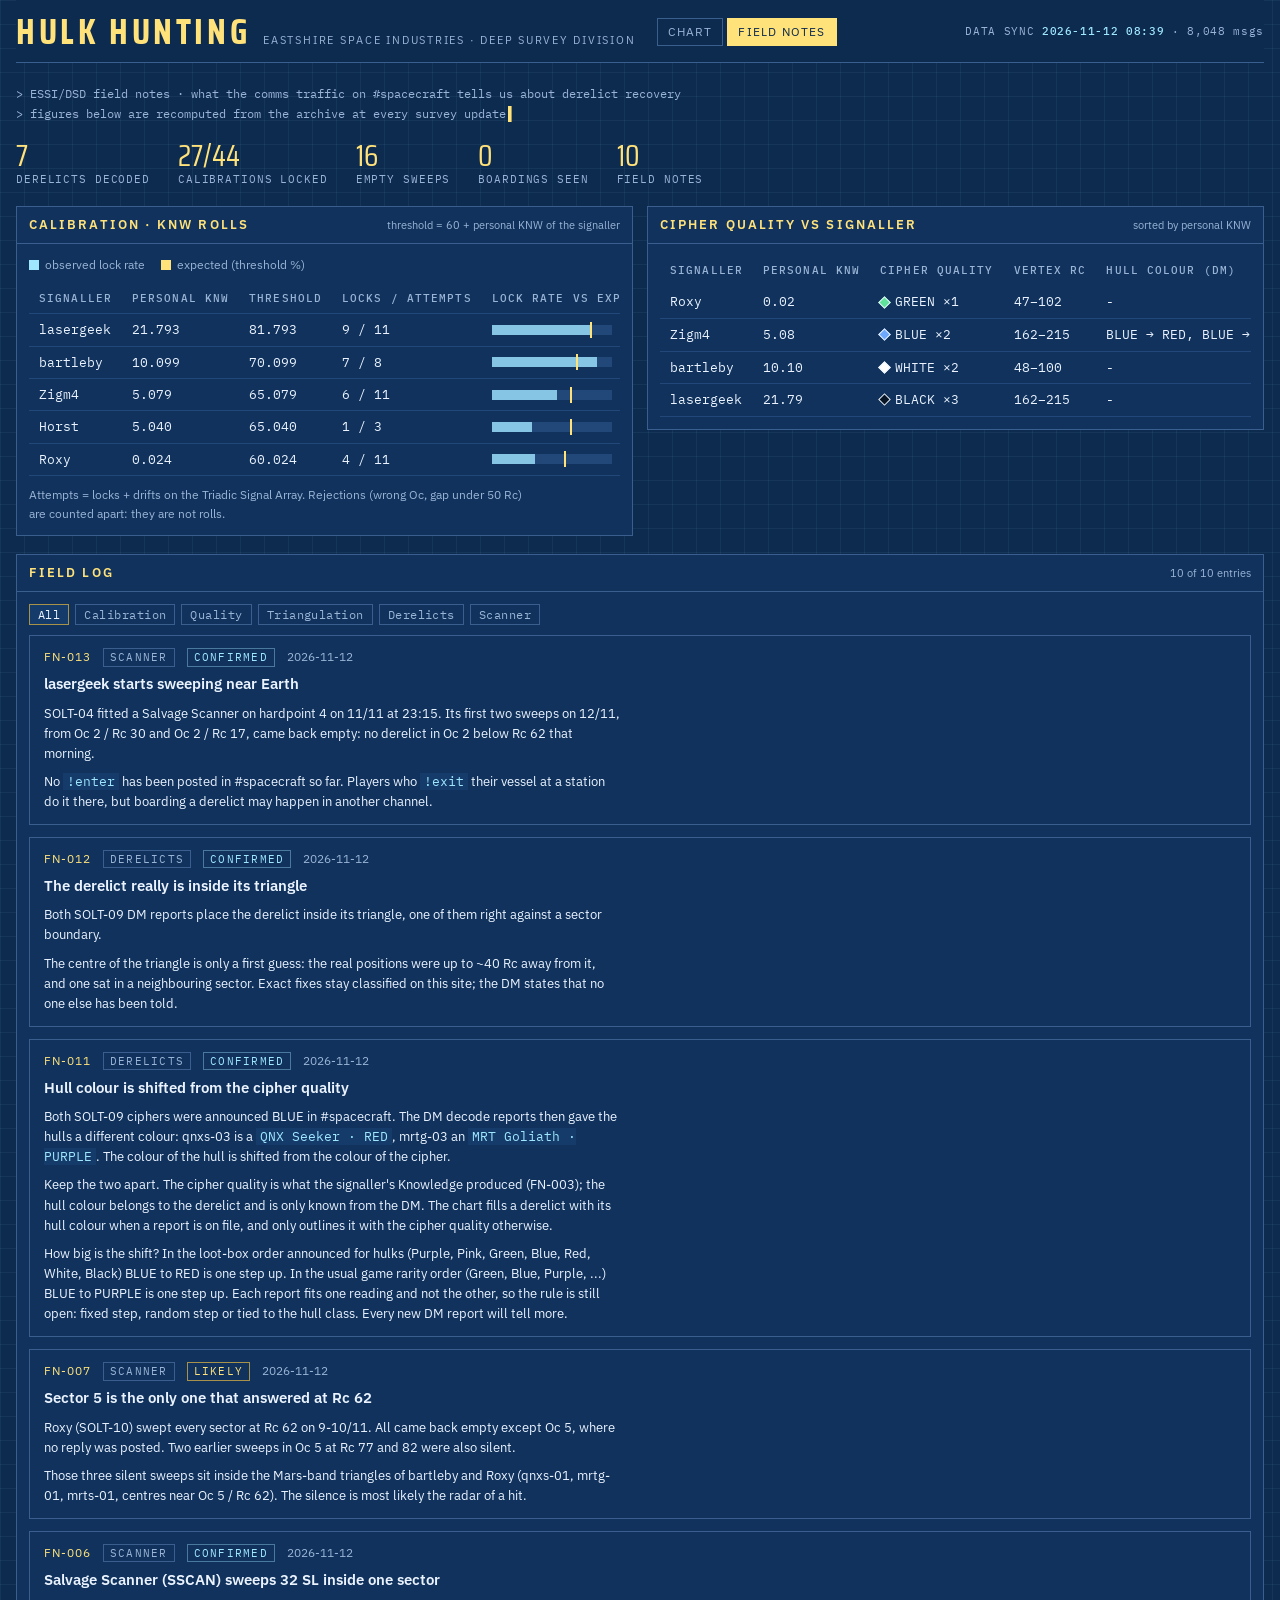
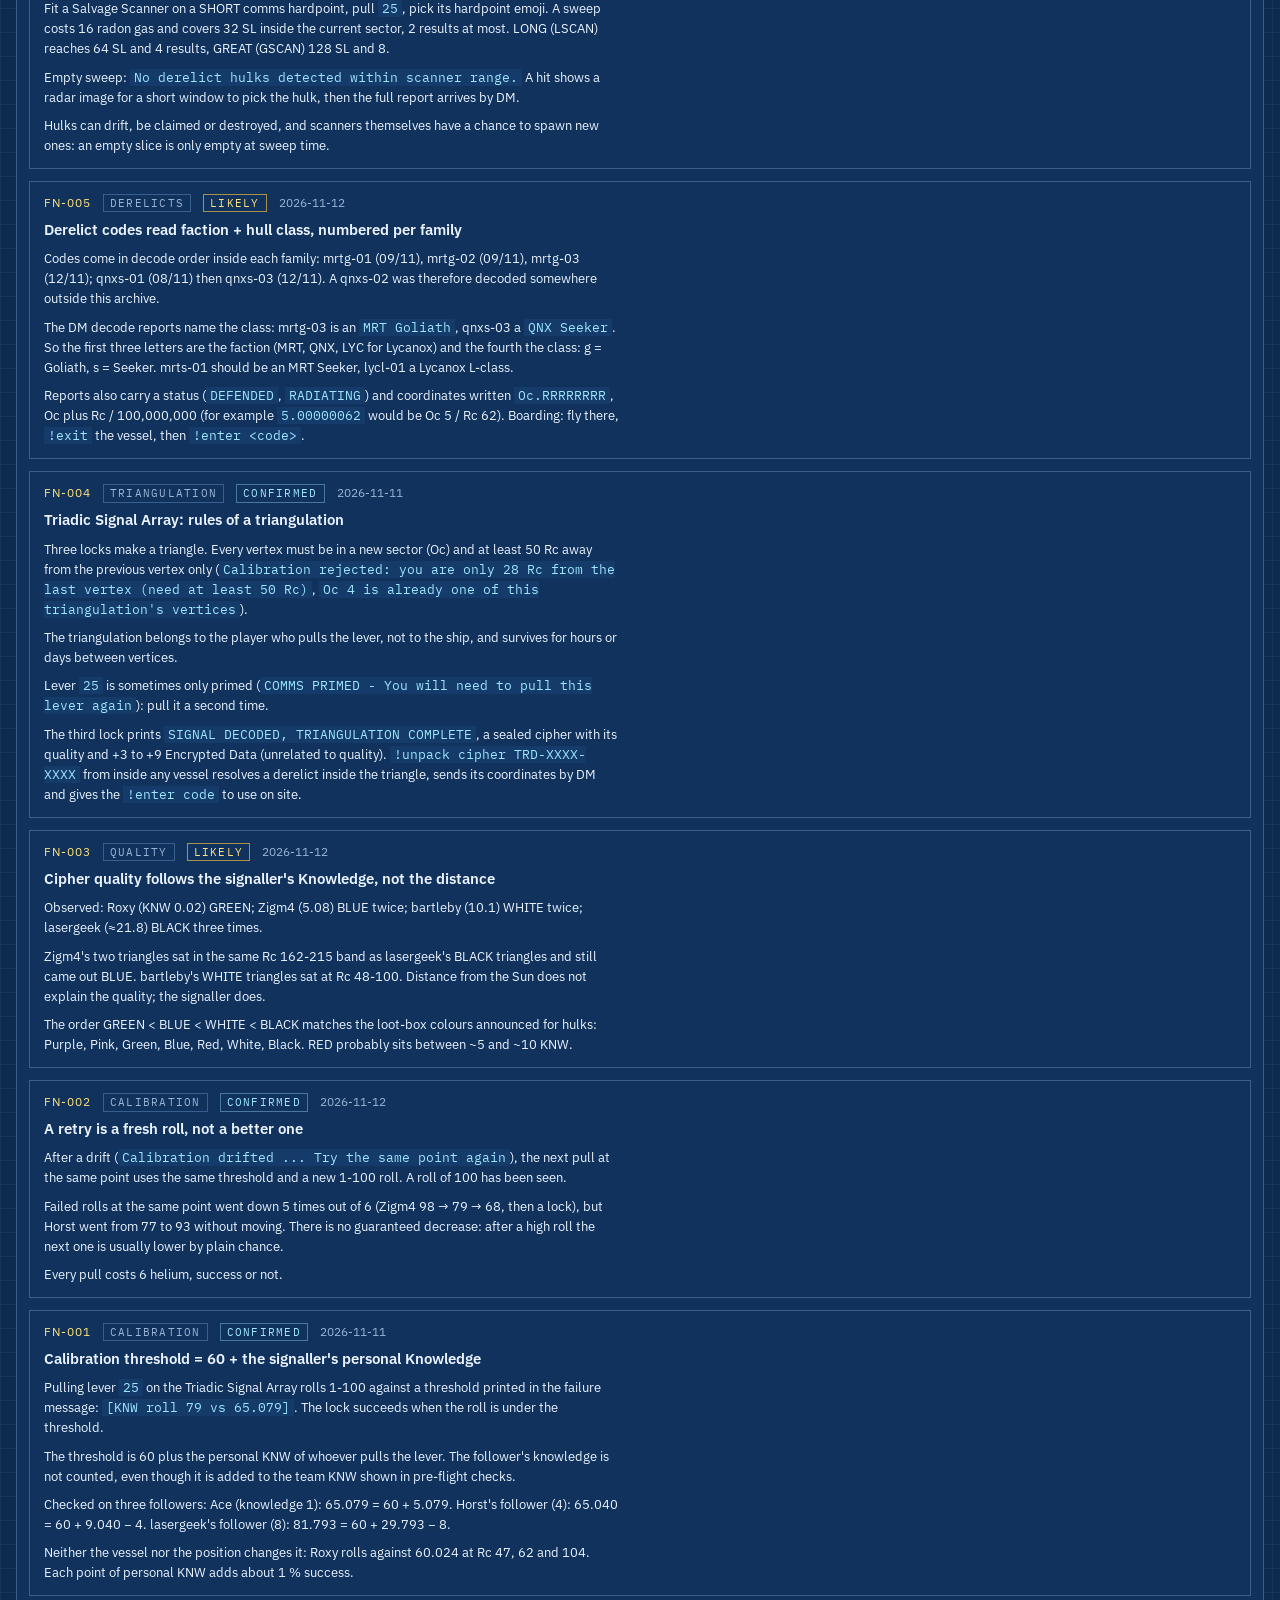
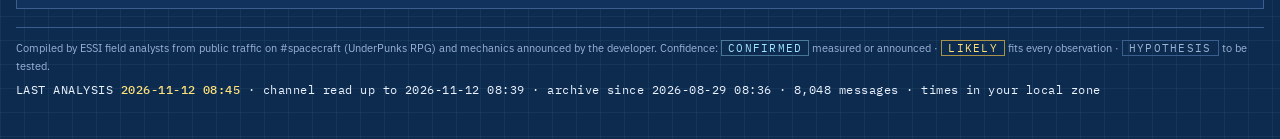
==== commit 0857734b: "Keep the Blueprint theme only: drop the picker, the other four looks and their fonts" ====
--- a/docs/notes.html
+++ b/docs/notes.html
@@ -8,8 +8,7 @@
 <link rel="icon" href="data:image/svg+xml,%3Csvg xmlns='http://www.w3.org/2000/svg' viewBox='0 0 16 16'%3E%3Crect width='16' height='16' fill='%23090d12'/%3E%3Cpath d='M8 2 L14 8 L8 14 L2 8 Z' fill='none' stroke='%23f2a93b' stroke-width='1.6'/%3E%3C/svg%3E">
 <link rel="preconnect" href="https://fonts.googleapis.com">
 <link rel="preconnect" href="https://fonts.gstatic.com" crossorigin>
-<link rel="stylesheet" href="https://fonts.googleapis.com/css2?family=JetBrains+Mono:wght@400;500;600&family=VT323&family=Saira+Condensed:wght@600;700&family=IBM+Plex+Sans:wght@400;500;600&family=IBM+Plex+Mono:wght@400;500&family=Big+Shoulders+Stencil+Display:wght@700;800&family=Barlow:wght@400;500;600&family=Barlow+Condensed:wght@600;700&family=Martian+Mono:wght@400;500&family=Instrument+Serif:ital@0;1&family=Inter:wght@400;500;600&display=swap">
-<script>try { var s = new URLSearchParams(location.search).get("skin") || localStorage.getItem("essi-skin"); if (s) document.documentElement.dataset.skin = s; } catch (e) {}</script>
+<link rel="stylesheet" href="https://fonts.googleapis.com/css2?family=Saira+Condensed:wght@600;700&family=IBM+Plex+Sans:wght@400;500;600&family=IBM+Plex+Mono:wght@400;500&display=swap">
 <link rel="stylesheet" href="assets/essi.css">
 <style>
 .grid2 { display: grid; grid-template-columns: repeat(auto-fit, minmax(min(100%, 520px), 1fr)); gap: 14px; align-items: start; }
@@ -38,7 +37,6 @@
   <div class="topbar">
     <div class="brand"><span class="logo">HULK HUNTING</span><span class="div">EastShire Space Industries · Deep Survey Division</span></div>
     <nav aria-label="Pages"><a href="index.html">Chart</a><a href="notes.html" aria-current="page">Field notes</a></nav>
-    <div class="skins" role="group" aria-label="Theme"><span class="lbl">Theme</span><button data-skin="terminal">Terminal</button><button data-skin="blueprint">Blueprint</button><button data-skin="salvage">Salvage</button><button data-skin="flight">Flight chart</button><button data-skin="observatory">Observatory</button></div>
     <div class="sync" id="sync">DATA SYNC …</div>
   </div>
 
--- a/docs/assets/essi.css
+++ b/docs/assets/essi.css
@@ -1,29 +1,6 @@
-/* ESSI Deep Survey: shared styles.
-   Layout: top bar (division, nav, theme picker, sync stamp), then each page's panes.
-   Every colour and typeface is a token; each theme (data-skin on <html>) redefines the whole set. */
-
-/* --- Terminal: amber CRT console (default) --------------------------------------------------- */
+/* ESSI Deep Survey: shared styles, Blueprint theme (cyanotype engineering plate).
+   Layout: top bar (division, nav, sync stamp), then each page's panes. Every colour and typeface is a token. */
 :root {
-  --bg: #090d12; --pane: #0e141b; --pane-2: #121a23; --line: #1e2a36; --grid: #16212c;
-  --text: #c9d4cc; --dim: #7d8b92;
-  --accent: #f2a93b; --accent-dim: #8a6127; --accent-2: #5fd0e3; --red: #ff6b5e; --empty: #7b8a99;
-  --glow: rgba(242, 169, 59, 0.05);
-  --q-BLACK: #05070a; --q-WHITE: #eef3f7; --q-BLUE: #4f8dff; --q-GREEN: #3ccf7a; --q-RED: #ff5d5d;
-  --q-PINK: #ff7fd8; --q-PURPLE: #ad84ff; --q-UNKNOWN: #7d8b92; --t-BLACK: #dfe6ff;
-  --p1: #2ee6c5; --p2: #f368e0; --p3: #54a0ff; --p4: #a3e635; --p5: #b18cff;
-  --p6: #ff7eb6; --p7: #7dffb3; --p8: #7fd6ff; --p9: #e8e8a0; --p10: #c9a0ff;
-  --pl-Mercury: #b9b1a6; --pl-Venus: #e8cf8a; --pl-Earth: #6fb6ff; --pl-Mars: #ff7b54;
-  --pl-Jupiter: #e6b98a; --pl-Saturn: #e9d9a6; --pl-Uranus: #9de0e6; --pl-Neptune: #7c95ff;
-  --font-display: "VT323", "JetBrains Mono", ui-monospace, Menlo, monospace;
-  --font-body: "JetBrains Mono", "IBM Plex Mono", ui-monospace, Menlo, Consolas, monospace;
-  --font-data: "JetBrains Mono", "IBM Plex Mono", ui-monospace, Menlo, Consolas, monospace;
-  --logo-size: 34px; --logo-track: 0.04em; --logo-weight: 400; --logo-style: normal;
-  --h2-track: 0.14em;
-  color-scheme: dark;
-}
-
-/* --- Blueprint: cyanotype engineering plate --------------------------------------------------- */
-:root[data-skin="blueprint"] {
   --bg: #0d2a4f; --pane: #10325c; --pane-2: #143b6a; --line: #3a5f8f; --grid: #22487a;
   --text: #eaf3ff; --dim: #9ab4d6;
   --accent: #ffe27a; --accent-dim: #a8924a; --accent-2: #9fe7ff; --red: #ff7a6b; --empty: #b8cde8;
@@ -37,76 +14,15 @@
   --font-display: "Saira Condensed", "Arial Narrow", sans-serif;
   --font-body: "IBM Plex Sans", "Helvetica Neue", Arial, sans-serif;
   --font-data: "IBM Plex Mono", ui-monospace, Menlo, monospace;
-  --logo-size: 36px; --logo-track: 0.1em; --logo-weight: 700;
+  --logo-size: 36px; --logo-track: 0.1em; --logo-weight: 700; --logo-style: normal;
   --h2-track: 0.16em;
+  color-scheme: dark;
 }
-:root[data-skin="blueprint"] body {
+body {
   background-image: linear-gradient(rgba(159, 231, 255, 0.06) 1px, transparent 1px),
                     linear-gradient(90deg, rgba(159, 231, 255, 0.06) 1px, transparent 1px);
   background-size: 24px 24px;
 }
-
-/* --- Salvage: graphite hull plating and hazard yellow ------------------------------------------ */
-:root[data-skin="salvage"] {
-  --bg: #151618; --pane: #1c1e21; --pane-2: #23262a; --line: #363a40; --grid: #26292e;
-  --text: #ece7da; --dim: #918b7e;
-  --accent: #ffc61a; --accent-dim: #8a6d12; --accent-2: #7fc8c2; --red: #ff5f4a; --empty: #8a8f98;
-  --glow: rgba(255, 198, 26, 0.04);
-  --q-BLACK: #0a0a0a; --q-WHITE: #f4f1ea; --q-BLUE: #5b9bff; --q-GREEN: #57d18a; --q-RED: #ff5f4a;
-  --q-PINK: #ff86c8; --q-PURPLE: #b18cff; --q-UNKNOWN: #918b7e; --t-BLACK: #e6e6e6;
-  --p1: #4fd1c5; --p2: #ff7aa2; --p3: #7aa2ff; --p4: #b4e05a; --p5: #c792ea;
-  --p6: #f5a9ff; --p7: #8de0ff; --p8: #a0e8af; --p9: #ffb3c7; --p10: #9ab0ff;
-  --font-display: "Big Shoulders Stencil Display", "Impact", sans-serif;
-  --font-body: "Barlow", "Helvetica Neue", Arial, sans-serif;
-  --font-data: "Martian Mono", "JetBrains Mono", ui-monospace, monospace;
-  --logo-size: 40px; --logo-track: 0.06em; --logo-weight: 800;
-  --h2-track: 0.18em;
-}
-:root[data-skin="salvage"] .topbar::after {
-  content: ""; position: absolute; left: 0; right: 0; bottom: -7px; height: 6px;
-  background: repeating-linear-gradient(-45deg, var(--accent) 0 10px, #111214 10px 20px);
-}
-:root[data-skin="salvage"] .pane { border-top: 2px solid var(--accent-dim); }
-
-/* --- Flight chart: aeronautical sectional, light paper and magenta ----------------------------- */
-:root[data-skin="flight"] {
-  --bg: #f3f4ef; --pane: #fbfbf7; --pane-2: #eceee6; --line: #c6cbbf; --grid: #dfe3d8;
-  --text: #1a1e24; --dim: #5f6772;
-  --accent: #c2185b; --accent-dim: #e7a3c0; --accent-2: #1559b5; --red: #d93838; --empty: #6b7686;
-  --glow: rgba(21, 89, 181, 0.05);
-  --q-BLACK: #111418; --q-WHITE: #ffffff; --q-BLUE: #1f6fe0; --q-GREEN: #1d9a52; --q-RED: #d93838;
-  --q-PINK: #e0479a; --q-PURPLE: #7c3aed; --q-UNKNOWN: #8a929c; --t-BLACK: #111418;
-  --p1: #0f9488; --p2: #2563eb; --p3: #9333ea; --p4: #65a30d; --p5: #ea580c;
-  --p6: #0891b2; --p7: #b45309; --p8: #4f46e5; --p9: #15803d; --p10: #be123c;
-  --pl-Mercury: #7d756b; --pl-Venus: #b8902a; --pl-Earth: #2f78c4; --pl-Mars: #d0532c;
-  --pl-Jupiter: #a87a45; --pl-Saturn: #a8945a; --pl-Uranus: #2b9aa6; --pl-Neptune: #4256c9;
-  --font-display: "Barlow Condensed", "Arial Narrow", sans-serif;
-  --font-body: "Barlow", "Helvetica Neue", Arial, sans-serif;
-  --font-data: "IBM Plex Mono", ui-monospace, Menlo, monospace;
-  --logo-size: 36px; --logo-track: 0.08em; --logo-weight: 700;
-  --h2-track: 0.14em;
-  color-scheme: light;
-}
-:root[data-skin="flight"] .pane { box-shadow: 0 1px 0 var(--line); }
-:root[data-skin="flight"] .brand .logo { border-bottom: 3px solid var(--accent-2); padding-bottom: 2px; }
-
-/* --- Observatory: red-light dome at night ---------------------------------------------------- */
-:root[data-skin="observatory"] {
-  --bg: #0a0505; --pane: #110909; --pane-2: #190d0d; --line: #3b1c1a; --grid: #221110;
-  --text: #f2ddd6; --dim: #a6837b;
-  --accent: #ff5a45; --accent-dim: #7a2a21; --accent-2: #ffb59c; --red: #ff4d3d; --empty: #9b6f68;
-  --glow: rgba(255, 90, 69, 0.07);
-  --q-BLACK: #000000; --q-WHITE: #fff3ee; --q-BLUE: #6f9cff; --q-GREEN: #57d18a; --q-RED: #ff4d3d;
-  --q-PINK: #ff8fc8; --q-PURPLE: #b993ff; --q-UNKNOWN: #a6837b; --t-BLACK: #f2ddd6;
-  --p1: #7fd8c9; --p2: #ffd27f; --p3: #c3a6ff; --p4: #9fd36b; --p5: #8fd3ff;
-  --p6: #ff8fb1; --p7: #f5b8ff; --p8: #c8f08f; --p9: #ffc8a8; --p10: #a8e8ff;
-  --font-display: "Instrument Serif", Georgia, serif;
-  --font-body: "Inter", "Helvetica Neue", Arial, sans-serif;
-  --font-data: "JetBrains Mono", ui-monospace, Menlo, monospace;
-  --logo-size: 42px; --logo-track: 0.02em; --logo-weight: 400; --logo-style: italic;
-  --h2-track: 0.2em;
-}
-:root[data-skin="observatory"] body { background-image: radial-gradient(ellipse at 50% -10%, rgba(255, 90, 69, 0.08), transparent 55%); background-attachment: fixed; }
 
 /* --- Shared rules ------------------------------------------------------------------------------ */
 * { box-sizing: border-box; }
@@ -118,10 +34,6 @@
   font-variant-numeric: tabular-nums;
 }
 body::before { content: ""; position: fixed; inset: 0 0 auto; height: env(safe-area-inset-top, 0px); z-index: 30; background: var(--bg); }
-:root:not([data-skin]) body::after, :root[data-skin="terminal"] body::after {   /* faint scanlines, terminal only */
-  content: ""; position: fixed; inset: 0; pointer-events: none; z-index: 50;
-  background: repeating-linear-gradient(to bottom, rgba(255,255,255,0.018) 0 1px, transparent 1px 3px);
-}
 a { color: var(--accent-2); text-decoration: none; }
 a:hover { text-decoration: underline; }
 :focus-visible { outline: 1px solid var(--accent); outline-offset: 2px; }
@@ -148,11 +60,6 @@
 nav a { padding: 4px 10px; border: 1px solid var(--line); color: var(--dim); font-size: 12px; letter-spacing: 0.1em; text-transform: uppercase; }
 nav a[aria-current="page"] { color: var(--bg); background: var(--accent); border-color: var(--accent); }
 nav a:hover { text-decoration: none; color: var(--text); }
-.skins { display: flex; flex-wrap: wrap; align-items: center; gap: 4px; }
-.skins .lbl { font-size: 10.5px; letter-spacing: 0.14em; color: var(--dim); text-transform: uppercase; margin-right: 4px; }
-.skins button { font: inherit; font-family: var(--font-data); font-size: 11px; color: var(--dim); background: transparent; border: 1px solid var(--line); padding: 2px 8px; cursor: pointer; }
-.skins button[aria-pressed="true"] { color: var(--text); border-color: var(--accent); background: var(--pane-2); }
-.skins button:hover { color: var(--text); }
 .sync { margin-left: auto; font-size: 11px; color: var(--dim); letter-spacing: 0.06em; }
 .sync b { color: var(--accent-2); font-weight: 500; }
 @media (max-width: 720px) { .sync { margin-left: 0; width: 100%; } .topbar { position: static; } .brand .logo { font-size: calc(var(--logo-size) * 0.82); } }
